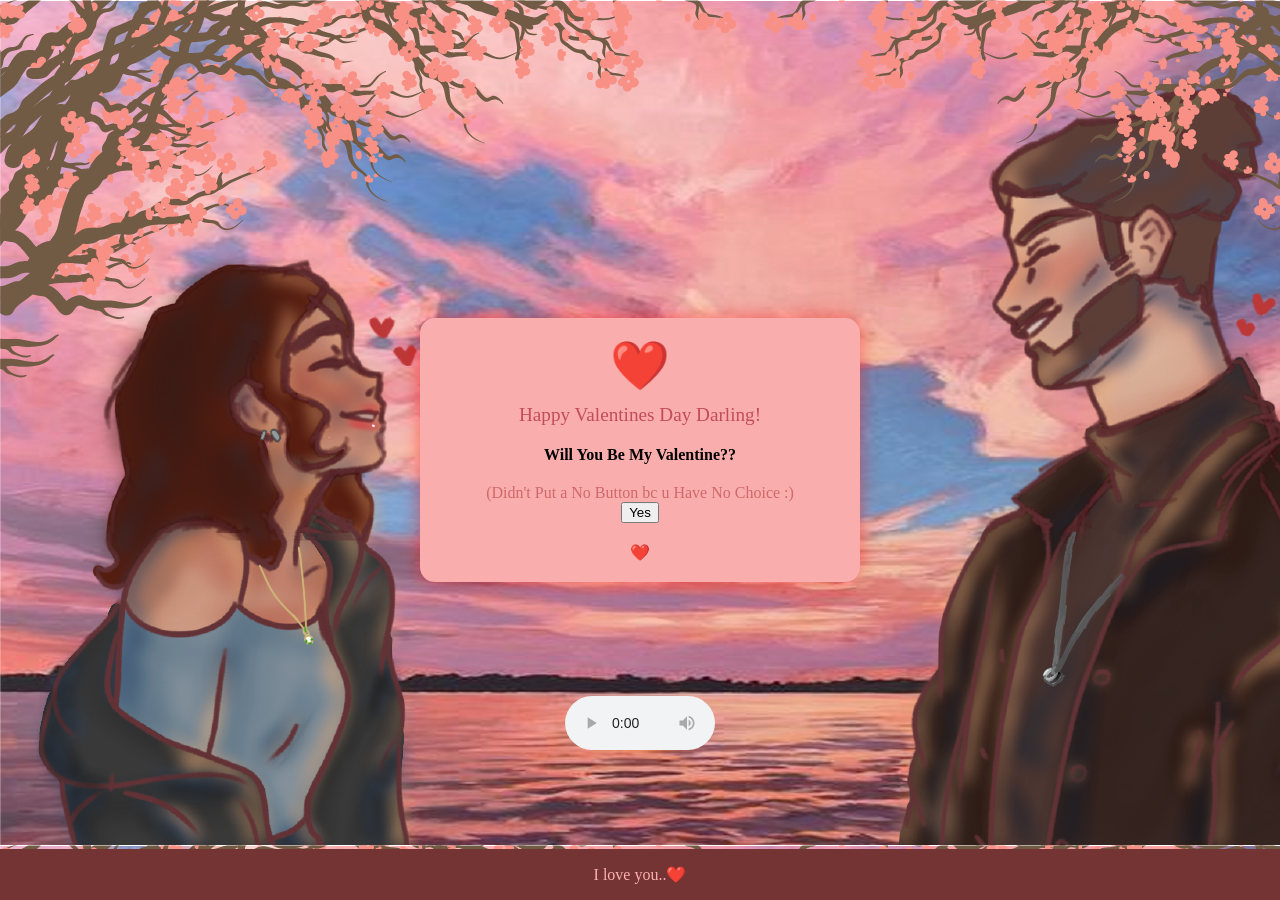
==== valentines.html @ 6b75ca7f "Add files via upload" ====
<!DOCTYPE html>
<html lang="en">
<head>
    <meta charset="UTF-8">
    <meta name="viewport" content="width=device-width, initial-scale=1.0">
    <link rel="stylesheet" href="stylesheet.css">
    <title>Valentine's Day Card</title>
    <style>
        
        body {
            font-family: 'Tangerine', serif;
            background-image:url(valentine.png);
            display: flex;
            align-items: center;
            justify-content: center;
            height: 100vh;
            margin: 0;
           
           
        }

        
       
        #hiddenHeader1,
       #hiddenHeader2 {
      display: none;
      background-color: #f2f2f2;
      padding: 10px;
      border: 1px solid #ccc;
      margin-top: 10px;
    }

      
    #popup {
            display: none;
            position: fixed;
            top: 50%;
            left: 50%;
            transform: translate(-50%, -50%);
            padding: 20px;
            background-color: #fff;
            border: 1px solid #ccc;
            box-shadow: 0 0 10px rgba(0, 0, 0, 0.2);
            z-index: 1000;
        }


        .leaf {
            
            position: absolute;
            width: 10px;
            height: 10px;
            
            clip-path: polygon(50% 0%, 0% 100%, 100% 100%);
            animation: fallAnimation 2s linear infinite, spinAnimation 2s linear infinite;
        }
        

        .card {
            background-color: #f9adad;
            border-radius: 15px;
            box-shadow: 0 0 20px rgba(255, 0, 0, 0.5);
            box-shadow:  1 20px rgb(255, 255, 255);
            padding: 20px;
            text-align: center;
            max-width: 400px;
            width: 100%;
            position: absolute;
            top: 50%;
            left: 50%;
            transform: translate(-50%, -50%);
            animation: floatAnimation 5s ease-in-out infinite;
            
        }
        @keyframes floatAnimation {
            0%, 100% {
                transform: translate(-50%, -50%) translateY(0);
            }
            50% {
                transform: translate(-50%, -50%) translateY(-20px);
            }
        }
        @keyframes floatAnimation {
            50%, 100% {
                transform: translate(-50%, -50%) translateY(0);
            }
            50% {
                transform: translate(-50%, -50%) translateY(-25px);
            }
        }
        #heart {
            color: red;
            font-size: 3em;
            margin-bottom: 10px;
        }

        #heart {
            color: rgb(255, 132, 132);
            font-size: 3em;
            margin-bottom: 10px;
        }

        #message {
            color: rgb(195, 76, 90);
            font-size: 1.2em;
            margin-bottom: 20px;
            
        }

        #sender {
            font-weight: bold;
        }

        #signature {
            margin-top: 20px;
            font-style: normal;
            color: #d06969;
        }
        #cardButton{
            background-color: #a35b5b;
            color: aliceblue;
            border: none;
            padding: 10px 20px;
            font-size: 1em;
            border-radius: 5px;
            cursor: pointer;
        }
        #hiddenHeader1,
    #hiddenHeader2 {
      display: none;
      background-color: #f2f2f2;
      padding: 10px;
      border: 1px solid #ccc;
      margin-top: 10px;
    }

    .button-container {
      display: flex;
    }

    button {
      margin-right: fixed   
      
    }

    audio {
    position: fixed;
    bottom: 150px;
    right: fixed;
    width: 150px;
   
}

    </style>
</head>
<body>
    <audio controls autoplay loop>
        <source src="ily.m4a" type="audio/mp3">
    
    </audio>

<div class="card">
    <div id="heart">❤️</div>
    <div id="message">Happy Valentines Day Darling!</div>
    <div id="sender">Will You Be My Valentine??</div>
    <div id="signature">(Didn't Put a No Button bc u Have No Choice :) </div>
    <button onclick="showPopup()">Yes</button>
    
    <div id="popup">
        <p>🌸🌸Yayyyy!!🌸🌸</p>
        <button onclick="closePopup()">okayy</button>
    </div>
   <section>
    <h1 class="heading-1"❤️></h1>
        ❤️
    </heading-1></h1>
   </section> 
   
    
    </div>
</div>




<script> 

     function showPopup() {
        document.getElementById('popup').style.display = 'block';
    }
    function closePopup() {
        document.getElementById('popup').style.display = 'none';
    }

   
</script>
<footer>
    <p> I love you..❤️</p>
   </footer>

</body>
</html>
---- stylesheet.css ----
body 
 




footer {
    background-color: #743434;
    color: rgb(255, 176, 176);
    text-align: center;
    padding: 0,0005px;
    position: fixed;
    bottom: 0;
    width: 100%;
}
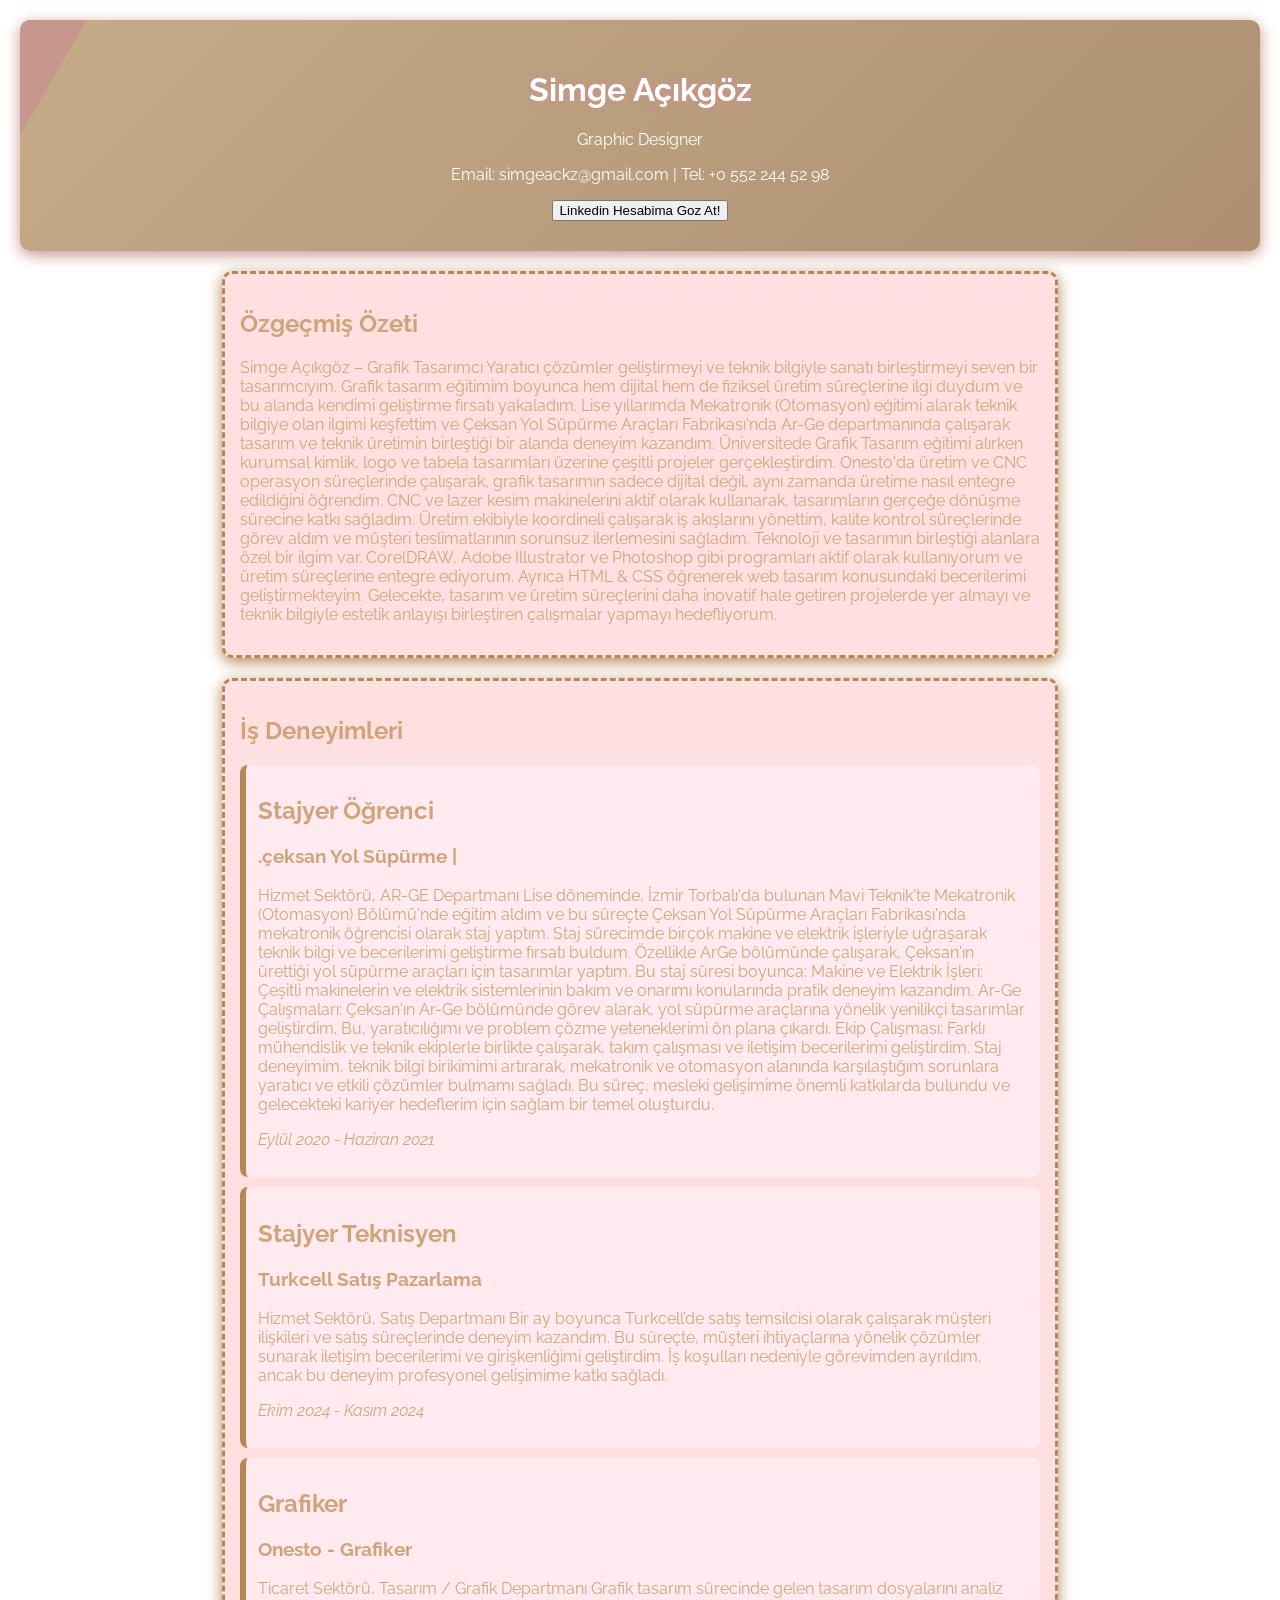
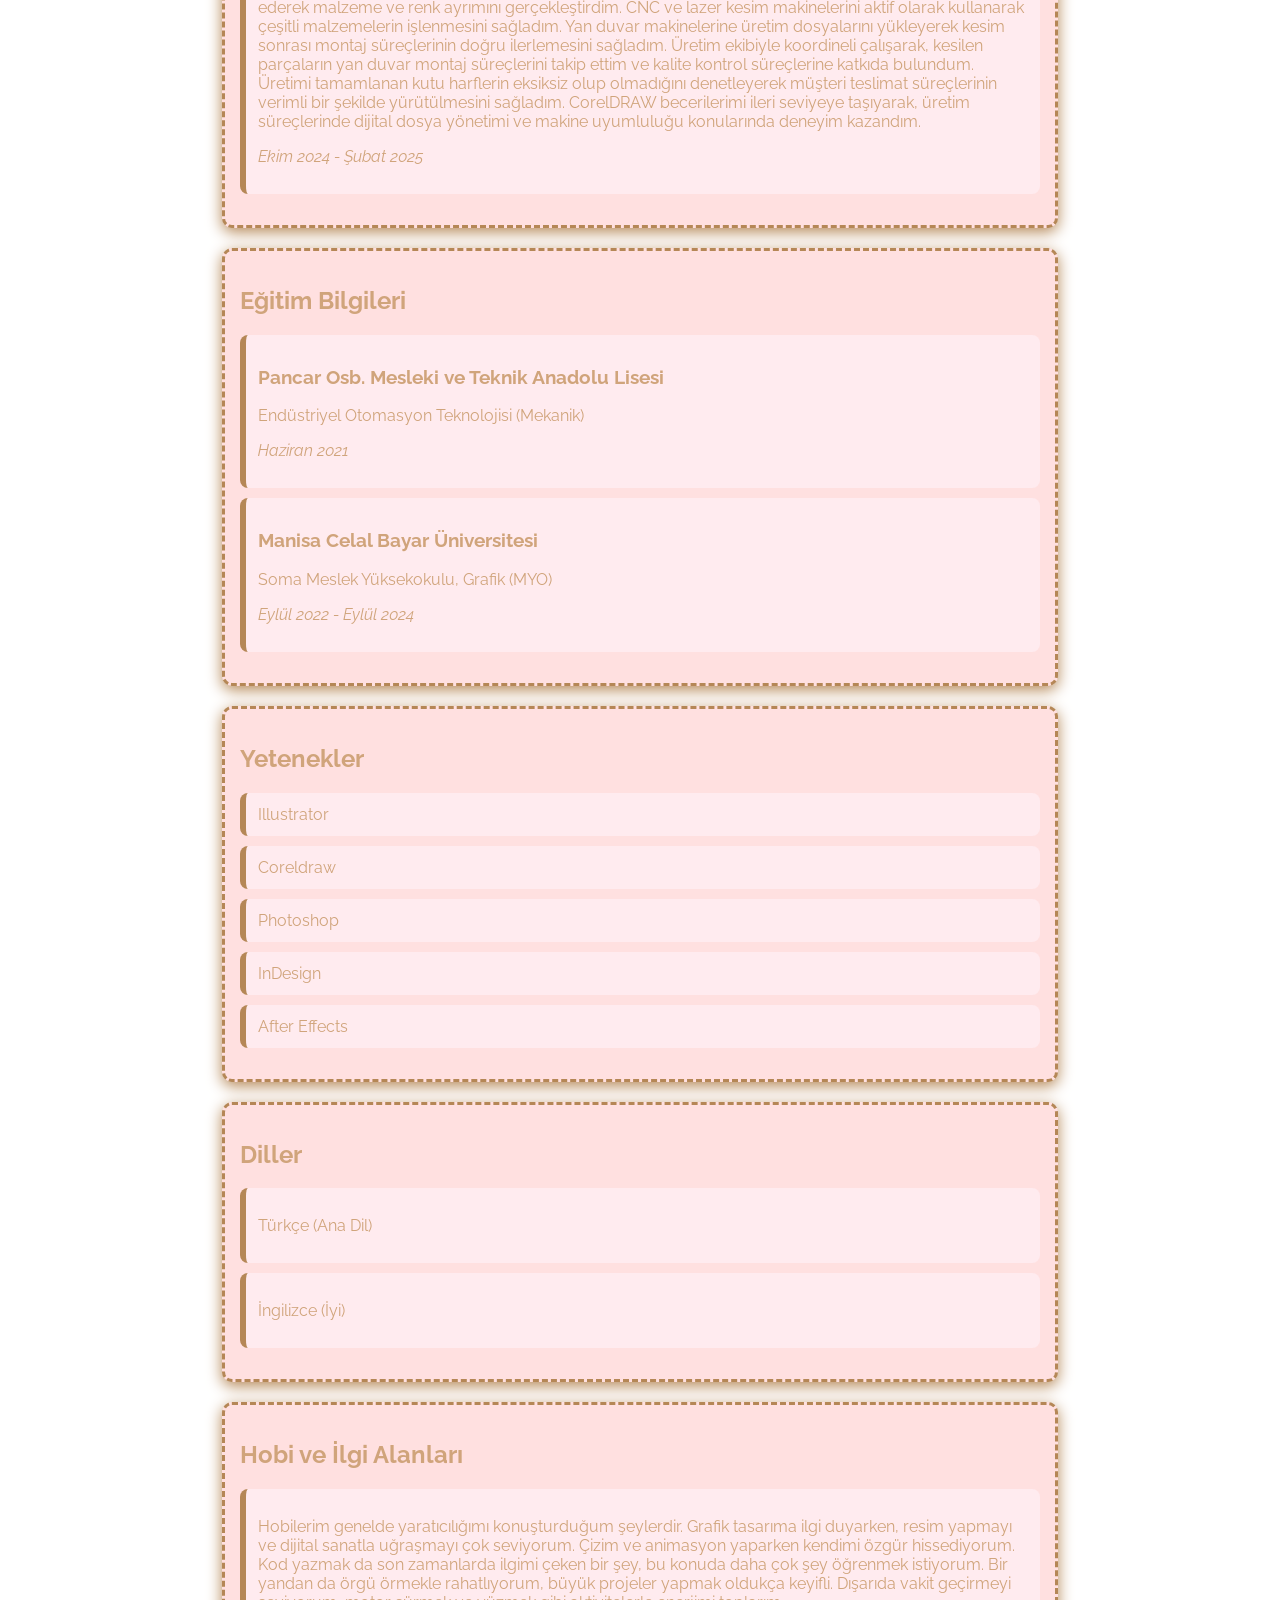
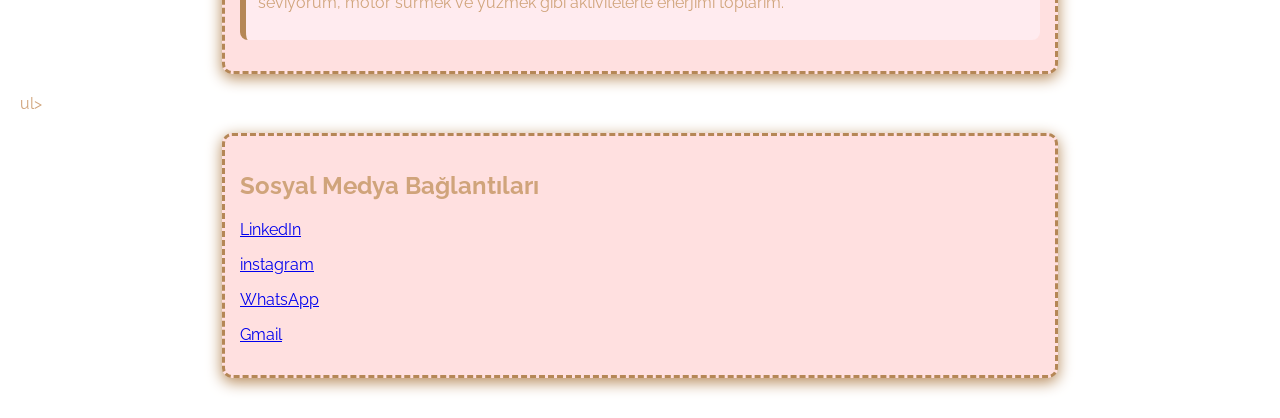
==== commit 455b7f91: "Update valentines.html" ====
--- a/valentines.html
+++ b/valentines.html
@@ -1,203 +1,295 @@
-
 <!DOCTYPE html>
 <html lang="en">
 <head>
-    <meta charset="UTF-8">
-    <meta name="viewport" content="width=device-width, initial-scale=1.0">
-    <link rel="stylesheet" href="stylesheet.css">
-    <title>Valentine's Day Card</title>
-    <style>
-        
-        body {
-            font-family: 'Tangerine', serif;
-            background-image:url(valentine.png);
-            display: flex;
-            align-items: center;
-            justify-content: center;
-            height: 100vh;
-            margin: 0;
-           
-           
-        }
-
-        
-       
-        #hiddenHeader1,
-       #hiddenHeader2 {
-      display: none;
-      background-color: #f2f2f2;
-      padding: 10px;
-      border: 1px solid #ccc;
-      margin-top: 10px;
-    }
-
+  <meta charset="UTF-8">
+  <meta name="viewport" content="width=device-width, initial-scale=1.0">
+  <title>Professional Resume</title>
+  <link rel="stylesheet" href="css.css">
+  <style>
+   @import url('https://fonts.googleapis.com/css2?family=Raleway:wght@300;700&display=swap');
+   
+    
+    body {
+      font-family: 'Raleway', sans-serif;
+      color: #ae8f72;
+      background: url('https://i.gifer.com/2r5w.gif') repeat center;
       
-    #popup {
-            display: none;
-            position: fixed;
-            top: 50%;
-            left: 50%;
-            transform: translate(-50%, -50%);
-            padding: 20px;
-            background-color: #fff;
-            border: 1px solid #ccc;
-            box-shadow: 0 0 10px rgba(0, 0, 0, 0.2);
-            z-index: 1000;
-        }
-
-
-        .leaf {
-            
-            position: absolute;
-            width: 10px;
-            height: 10px;
-            
-            clip-path: polygon(50% 0%, 0% 100%, 100% 100%);
-            animation: fallAnimation 2s linear infinite, spinAnimation 2s linear infinite;
-        }
-        
-
-        .card {
-            background-color: #f9adad;
-            border-radius: 15px;
-            box-shadow: 0 0 20px rgba(255, 0, 0, 0.5);
-            box-shadow:  1 20px rgb(255, 255, 255);
-            padding: 20px;
-            text-align: center;
-            max-width: 400px;
-            width: 100%;
-            position: absolute;
-            top: 50%;
-            left: 50%;
-            transform: translate(-50%, -50%);
-            animation: floatAnimation 5s ease-in-out infinite;
-            
-        }
-        @keyframes floatAnimation {
-            0%, 100% {
-                transform: translate(-50%, -50%) translateY(0);
-            }
-            50% {
-                transform: translate(-50%, -50%) translateY(-20px);
-            }
-        }
-        @keyframes floatAnimation {
-            50%, 100% {
-                transform: translate(-50%, -50%) translateY(0);
-            }
-            50% {
-                transform: translate(-50%, -50%) translateY(-25px);
-            }
-        }
-        #heart {
-            color: red;
-            font-size: 3em;
-            margin-bottom: 10px;
-        }
-
-        #heart {
-            color: rgb(255, 132, 132);
-            font-size: 3em;
-            margin-bottom: 10px;
-        }
-
-        #message {
-            color: rgb(195, 76, 90);
-            font-size: 1.2em;
-            margin-bottom: 20px;
-            
-        }
-
-        #sender {
-            font-weight: bold;
-        }
-
-        #signature {
-            margin-top: 20px;
-            font-style: normal;
-            color: #d06969;
-        }
-        #cardButton{
-            background-color: #a35b5b;
-            color: aliceblue;
-            border: none;
-            padding: 10px 20px;
-            font-size: 1em;
-            border-radius: 5px;
-            cursor: pointer;
-        }
-        #hiddenHeader1,
-    #hiddenHeader2 {
-      display: none;
-      background-color: #f2f2f2;
-      padding: 10px;
-      border: 1px solid #ccc;
-      margin-top: 10px;
-    }
-
-    .button-container {
-      display: flex;
-    }
-
-    button {
-      margin-right: fixed   
-      
-    }
-
-    audio {
-    position: fixed;
-    bottom: 150px;
-    right: fixed;
-    width: 150px;
-   
-}
-
-    </style>
+      background-size: CENTER;
+      color: #d0a47b;
+      margin: 0;
+      padding: 20px;
+      overflow-x: hidden;
+      animation: fadeInPage 1.5s ease-in-out;
+    }
+    
+    @keyframes fadeInPage {
+      from { opacity: 0; }
+      to { opacity: 1; }
+    }
+    
+    header {
+      text-align: center;
+      background: linear-gradient(135deg, #c5ac88,#ae8f72);
+      color: white;
+      padding: 30px 20px;
+      border-radius: 10px;
+      box-shadow: 0 4px 15px #c7968d;
+      position: relative;
+      overflow: hidden;
+    }
+    
+    header::before {
+      content: '';
+      position: absolute;
+      top: 0;
+      left: -100%;
+      width: 100%;
+      height: 100%;
+      background: #c7968d;
+      transform: skewX(-30deg);
+      transition: left 0.5s;
+    }
+    
+    header:hover::before {
+      left: 100%;
+    }
+    
+    section {
+      background: rgb(255, 224, 224);
+      padding: 20px;
+      margin: 20px auto;
+      max-width: 800px;
+      border-radius: 10px;
+      box-shadow: 0 4px 15px #b58756;
+      transition: transform 0.4s ease-in-out, box-shadow 0.4s;
+      position: relative;
+      overflow: hidden;
+    }
+    
+    section:hover {
+      transform: scale(1.05);
+      box-shadow: 0 6px 20px rgba(0, 0, 0, 0.2);
+    }
+    
+    h1, h2 {
+      font-weight: bold;
+    }
+    
+    ul {
+      list-style: none;
+      padding: 0;
+    }
+    
+    ul li {
+      margin-bottom: 10px;
+      padding: 12px;
+      border-left: 6px solid #b58756;
+      background: rgba(255, 240, 245, 0.7);
+      border-radius: 8px;
+      opacity: 0;
+      animation: slideIn 1s ease-in-out forwards;
+      transition: background 0.3s;
+    }
+    
+    ul li:hover {
+      background: rgba(255, 200, 215, 0.8);
+    }
+    
+    @keyframes slideIn {
+      from { opacity: 0; transform: translateX(-20px); }
+      to { opacity: 1; transform: translateX(0); }
+    }
+    
+    .floating {
+      animation: float 2s infinite ease-in-out;
+    }
+    
+    @keyframes float {
+      0% { transform: translateY(0px); }
+      50% { transform: translateY(5px); }
+      100% { transform: translateY(0px); }
+    }
+    
+    .animated-border {
+      border: 3px dashed #b58756;
+      padding: 15px;
+      border-radius: 10px;
+      animation: borderGlow 1.5s infinite alternate;
+    }
+    
+    @keyframes borderGlow {
+      from { border-color: #c7968d; }
+      to { border-color: #c7968d; }
+    }
+    
+    .neon-glow {
+      text-shadow: 0 0 5px #c7968d, 0 0 10px #c7968d;
+    }
+  </style>
 </head>
 <body>
-    <audio controls autoplay loop>
-        <source src="ily.m4a" type="audio/mp3">
-    
-    </audio>
-
-<div class="card">
-    <div id="heart">❤️</div>
-    <div id="message">Happy Valentines Day Darling!</div>
-    <div id="sender">Will You Be My Valentine??</div>
-    <div id="signature">(Didn't Put a No Button bc u Have No Choice :) </div>
-    <button onclick="showPopup()">Yes</button>
-    
-    <div id="popup">
-        <p>🌸🌸Yayyyy!!🌸🌸</p>
-        <button onclick="closePopup()">okayy</button>
-    </div>
-   <section>
-    <h1 class="heading-1"❤️></h1>
-        ❤️
-    </heading-1></h1>
-   </section> 
-   
-    
-    </div>
-</div>
-
-
-
-
-<script> 
-
-     function showPopup() {
-        document.getElementById('popup').style.display = 'block';
-    }
-    function closePopup() {
-        document.getElementById('popup').style.display = 'none';
-    }
-
-   
-</script>
-<footer>
-    <p> I love you..❤️</p>
-   </footer>
+  <header>
+    <h1 class="floating neon-glow">Simge Açıkgöz</h1>
+    <p>Graphic Designer </p>
+    <p>Email: simgeackz@gmail.com | Tel: +0 552 244 52 98</p>
+    
+    <button onclick="window.open('https://www.linkedin.com/in/simge-açikgöz', '_blank')">Linkedin Hesabima Goz At!</button>
+
+
+    
+  </header>
+  
+  <section class="interests animated-border">
+    <h2>Özgeçmiş Özeti</h2>
+    <p>Simge Açıkgöz – Grafik Tasarımcı
+
+      Yaratıcı çözümler geliştirmeyi ve teknik bilgiyle sanatı birleştirmeyi seven bir
+      tasarımcıyım. Grafik tasarım eğitimim boyunca hem dijital hem de fiziksel üretim
+      süreçlerine ilgi duydum ve bu alanda kendimi geliştirme fırsatı yakaladım.
+      Lise yıllarımda Mekatronik (Otomasyon) eğitimi alarak teknik bilgiye olan ilgimi
+      keşfettim ve Çeksan Yol Süpürme Araçları Fabrikası'nda Ar-Ge departmanında
+      çalışarak tasarım ve teknik üretimin birleştiği bir alanda deneyim kazandım.
+      Üniversitede Grafik Tasarım eğitimi alırken kurumsal kimlik, logo ve tabela
+      tasarımları üzerine çeşitli projeler gerçekleştirdim.
+      Onesto'da üretim ve CNC operasyon süreçlerinde çalışarak, grafik tasarımın
+      sadece dijital değil, aynı zamanda üretime nasıl entegre edildiğini öğrendim. CNC
+      ve lazer kesim makinelerini aktif olarak kullanarak, tasarımların gerçeğe dönüşme
+      sürecine katkı sağladım. Üretim ekibiyle koordineli çalışarak iş akışlarını yönettim,
+      kalite kontrol süreçlerinde görev aldım ve müşteri teslimatlarının sorunsuz
+      ilerlemesini sağladım.
+      Teknoloji ve tasarımın birleştiği alanlara özel bir ilgim var. CorelDRAW, Adobe
+      Illustrator ve Photoshop gibi programları aktif olarak kullanıyorum ve üretim
+      süreçlerine entegre ediyorum. Ayrıca HTML & CSS öğrenerek web tasarım
+      konusundaki becerilerimi geliştirmekteyim.
+      Gelecekte, tasarım ve üretim süreçlerini daha inovatif hale getiren projelerde yer
+      almayı ve teknik bilgiyle estetik anlayışı birleştiren çalışmalar yapmayı
+      hedefliyorum.
+      </p>
+  </section>
+  
+  <section class="experience animated-border">
+    <h2>İş Deneyimleri
+</h2>
+    <ul>
+      
+      <li>
+
+        <h2>Stajyer Öğrenci</h2>
+        
+        <h3>.çeksan Yol Süpürme | </h3>
+        <p>Hizmet Sektörü, AR-GE Departmanı
+          Lise döneminde, İzmir Torbalı'da bulunan Mavi Teknik'te Mekatronik (Otomasyon)
+          Bölümü'nde eğitim aldım ve bu süreçte Çeksan Yol Süpürme Araçları Fabrikası'nda
+          mekatronik öğrencisi olarak staj yaptım. Staj sürecimde birçok makine ve elektrik
+          işleriyle uğraşarak teknik bilgi ve becerilerimi geliştirme fırsatı buldum. Özellikle ArGe bölümünde çalışarak, Çeksan'ın ürettiği yol süpürme araçları için tasarımlar
+          yaptım.
+          Bu staj süresi boyunca:
+          Makine ve Elektrik İşleri: Çeşitli makinelerin ve elektrik sistemlerinin bakım ve
+          onarımı konularında pratik deneyim kazandım.
+          Ar-Ge Çalışmaları: Çeksan'ın Ar-Ge bölümünde görev alarak, yol süpürme araçlarına
+          yönelik yenilikçi tasarımlar geliştirdim. Bu, yaratıcılığımı ve problem çözme
+          yeteneklerimi ön plana çıkardı.
+          Ekip Çalışması: Farklı mühendislik ve teknik ekiplerle birlikte çalışarak, takım
+          çalışması ve iletişim becerilerimi geliştirdim.
+          Staj deneyimim, teknik bilgi birikimimi artırarak, mekatronik ve otomasyon alanında
+          karşılaştığım sorunlara yaratıcı ve etkili çözümler bulmamı sağladı. Bu süreç,
+          mesleki gelişimime önemli katkılarda bulundu ve gelecekteki kariyer hedeflerim
+          için sağlam bir temel oluşturdu.
+          </p>
+        <p><em>Eylül 2020 - Haziran 2021</em></p>
+      </li>
+      <ul>
+      <li>
+        <h2>Stajyer Teknisyen</h2>
+        
+      <h3>Turkcell Satış Pazarlama </h3>
+        <p>Hizmet Sektörü, Satış Departmanı
+          Bir ay boyunca Turkcell’de satış temsilcisi olarak çalışarak müşteri ilişkileri ve satış
+          süreçlerinde deneyim kazandım. Bu süreçte, müşteri ihtiyaçlarına yönelik çözümler
+          sunarak iletişim becerilerimi ve girişkenliğimi geliştirdim. İş koşulları nedeniyle
+          görevimden ayrıldım, ancak bu deneyim profesyonel gelişimime katkı sağladı.</p>
+        <p><em> Ekim 2024 - Kasım 2024</em></p>
+      </li>
+    </ul>
+    <li>
+      <h2>Grafiker</h2>
+      
+    <h3>Onesto - Grafiker </h3>
+      <p>Ticaret Sektörü, Tasarım / Grafik Departmanı
+
+         Grafik tasarım sürecinde gelen tasarım dosyalarını analiz ederek malzeme ve renk
+ayrımını gerçekleştirdim.
+ CNC ve lazer kesim makinelerini aktif olarak kullanarak çeşitli malzemelerin
+işlenmesini sağladım.
+Yan duvar makinelerine üretim dosyalarını yükleyerek kesim sonrası montaj
+süreçlerinin doğru ilerlemesini sağladım.
+ Üretim ekibiyle koordineli çalışarak, kesilen parçaların yan duvar montaj
+süreçlerini takip ettim ve kalite kontrol süreçlerine katkıda bulundum.
+ Üretimi tamamlanan kutu harflerin eksiksiz olup olmadığını denetleyerek müşteri
+teslimat süreçlerinin verimli bir şekilde yürütülmesini sağladım.
+ CorelDRAW becerilerimi ileri seviyeye taşıyarak, üretim süreçlerinde dijital dosya
+yönetimi ve makine uyumluluğu konularında deneyim kazandım.
+</p>
+      <p><em>  Ekim 2024 - Şubat 2025</em></p>
+    </li>
+  </ul>
+  </section>
+  <section class="education animated-border">
+    <h2>Eğitim Bilgileri</h2>
+    <ul>
+      <li>
+        <h3>Pancar Osb. Mesleki ve Teknik Anadolu Lisesi</h3>
+        <p>Endüstriyel Otomasyon Teknolojisi (Mekanik)</p>
+        <p><em>Haziran 2021</em></p>
+      </li>
+
+      <li>
+        <h3>Manisa Celal Bayar Üniversitesi</h3>
+        <p>Soma Meslek Yüksekokulu, Grafik (MYO) </p>
+        <p><em>Eylül 2022 - Eylül 2024</em></p>
+      </li>
+
+    </ul>
+  </section>
+
+  <section class="skills animated-border">
+    <h2>Yetenekler</h2>
+    <ul>
+      <li>Illustrator </li>
+      <li>Coreldraw</li>
+      <li>Photoshop</li>
+      <li>InDesign</li>
+      <li>After Effects</li>
+    </ul>
+  </section>
+
+  <section class="interests animated-border">
+    <h2>Diller</h2>
+    <ul> 
+      <li><p>Türkçe (Ana Dil)</p></li>
+      <li> <p>İngilizce (İyi)</p></li>
+  </ul>
+  </section>
+
+  <section class="interests animated-border">
+    <h2>Hobi ve İlgi Alanları</h2>
+    <ul> 
+    <li> <p>Hobilerim genelde yaratıcılığımı konuşturduğum şeylerdir. Grafik tasarıma ilgi
+      duyarken, resim yapmayı ve dijital sanatla uğraşmayı çok seviyorum. Çizim ve
+      animasyon yaparken kendimi özgür hissediyorum. Kod yazmak da son zamanlarda
+      ilgimi çeken bir şey, bu konuda daha çok şey öğrenmek istiyorum. Bir yandan da
+      örgü örmekle rahatlıyorum, büyük projeler yapmak oldukça keyifli. Dışarıda vakit
+      geçirmeyi seviyorum, motor sürmek ve yüzmek gibi aktivitelerle enerjimi toplarım.</p></li></section>ul> 
+  </section>
+  <section class="interests animated-border">
+    <h2>Sosyal Medya Bağlantıları</h2>
+    <p><a href="https://www.linkedin.com/in/your-profile" target="_blank"> LinkedIn</a></p>
+
+  <p><a href="https://www.instagram.com/simge_ackz?igsh=bGdxM2thNTd2aXRj" target="_blank">instagram</a></p>
+  <p><a href="https://wa.me/5522445298" target="_blank">WhatsApp</a></p>
+  <p><a href="mailto:simgeackz@gmail.com" target="_blank">Gmail</a></p>
+  
+  </section>
 
 </body>
 </html>
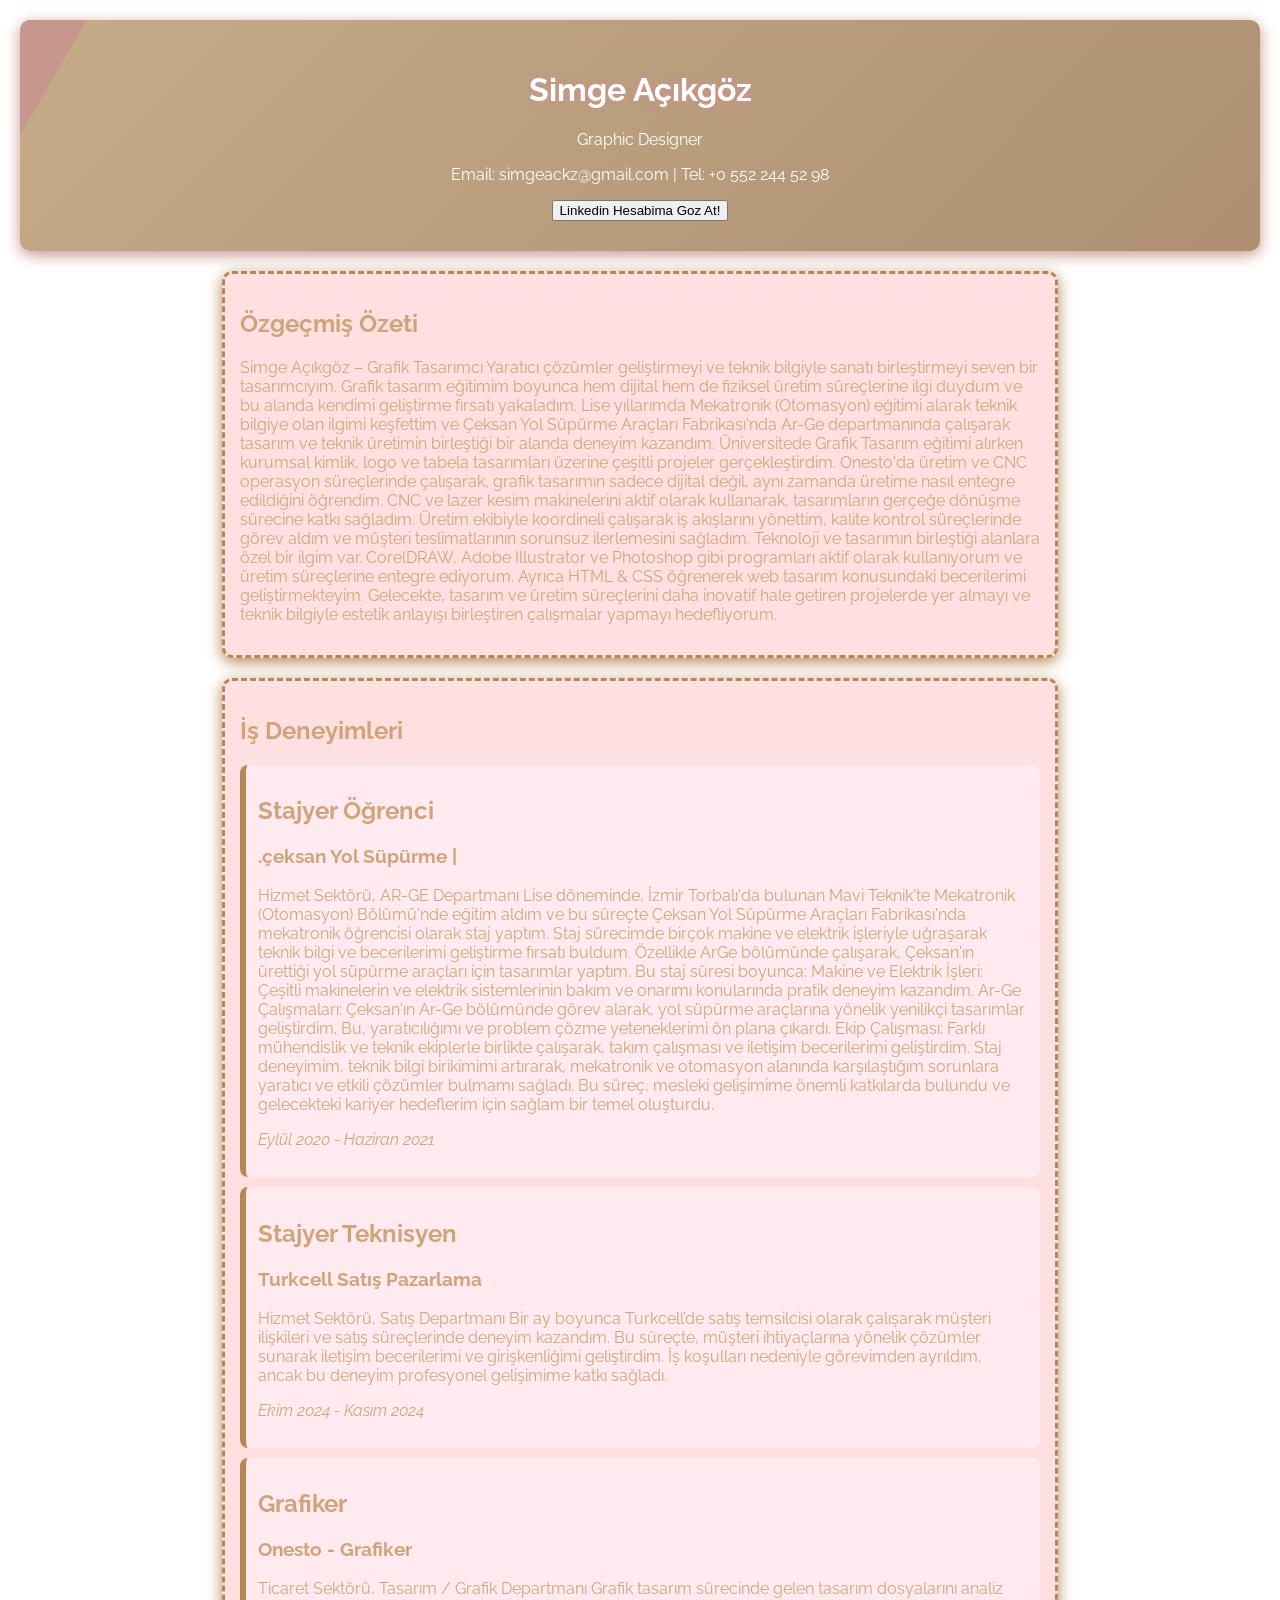
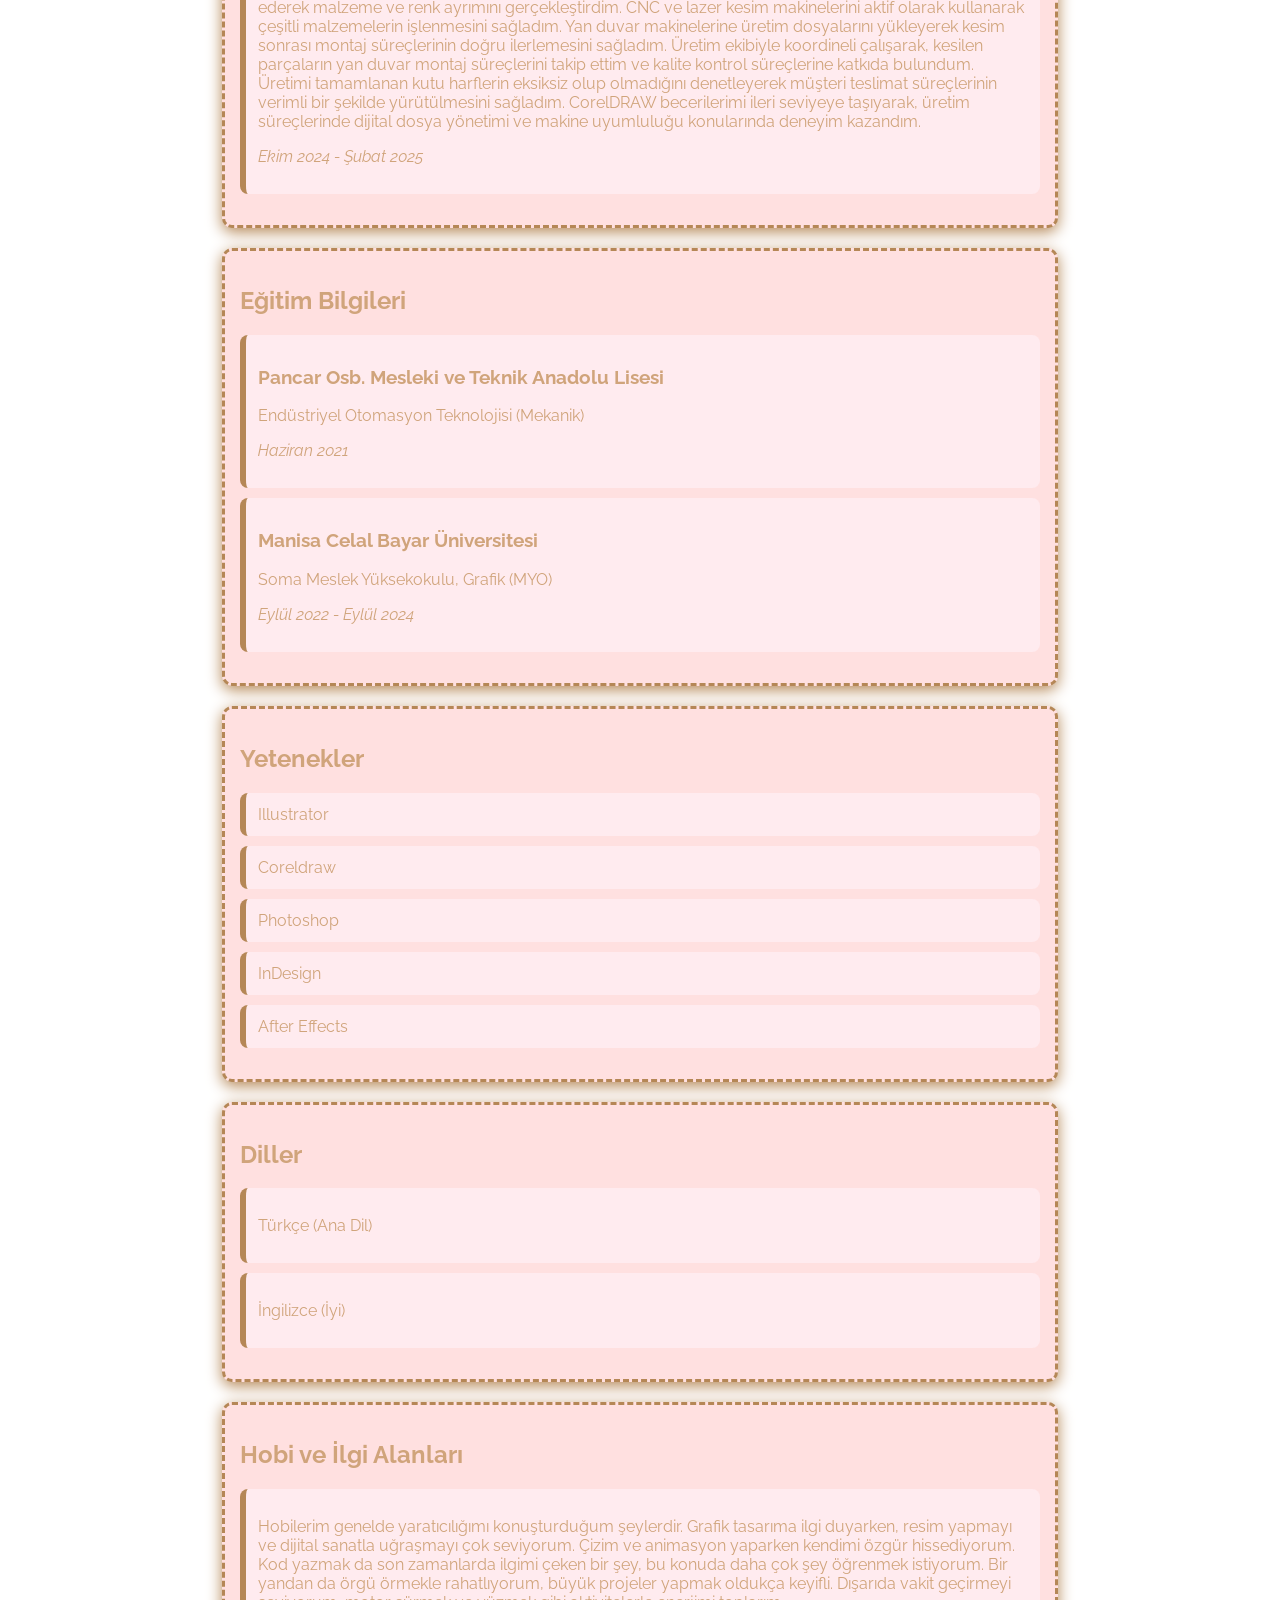
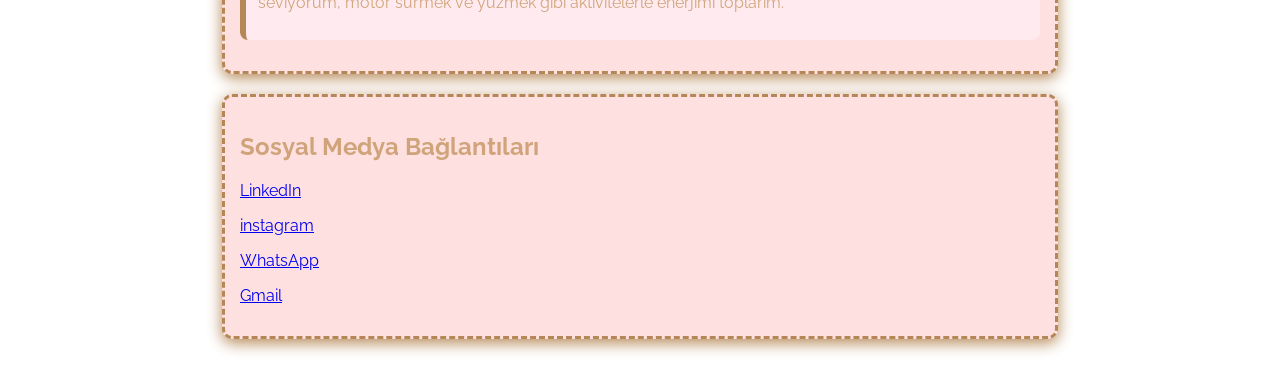
==== commit f2b32344: "Update valentines.html" ====
--- a/valentines.html
+++ b/valentines.html
@@ -279,7 +279,7 @@
       animasyon yaparken kendimi özgür hissediyorum. Kod yazmak da son zamanlarda
       ilgimi çeken bir şey, bu konuda daha çok şey öğrenmek istiyorum. Bir yandan da
       örgü örmekle rahatlıyorum, büyük projeler yapmak oldukça keyifli. Dışarıda vakit
-      geçirmeyi seviyorum, motor sürmek ve yüzmek gibi aktivitelerle enerjimi toplarım.</p></li></section>ul> 
+      geçirmeyi seviyorum, motor sürmek ve yüzmek gibi aktivitelerle enerjimi toplarım.</p></li></section> </ul> 
   </section>
   <section class="interests animated-border">
     <h2>Sosyal Medya Bağlantıları</h2>
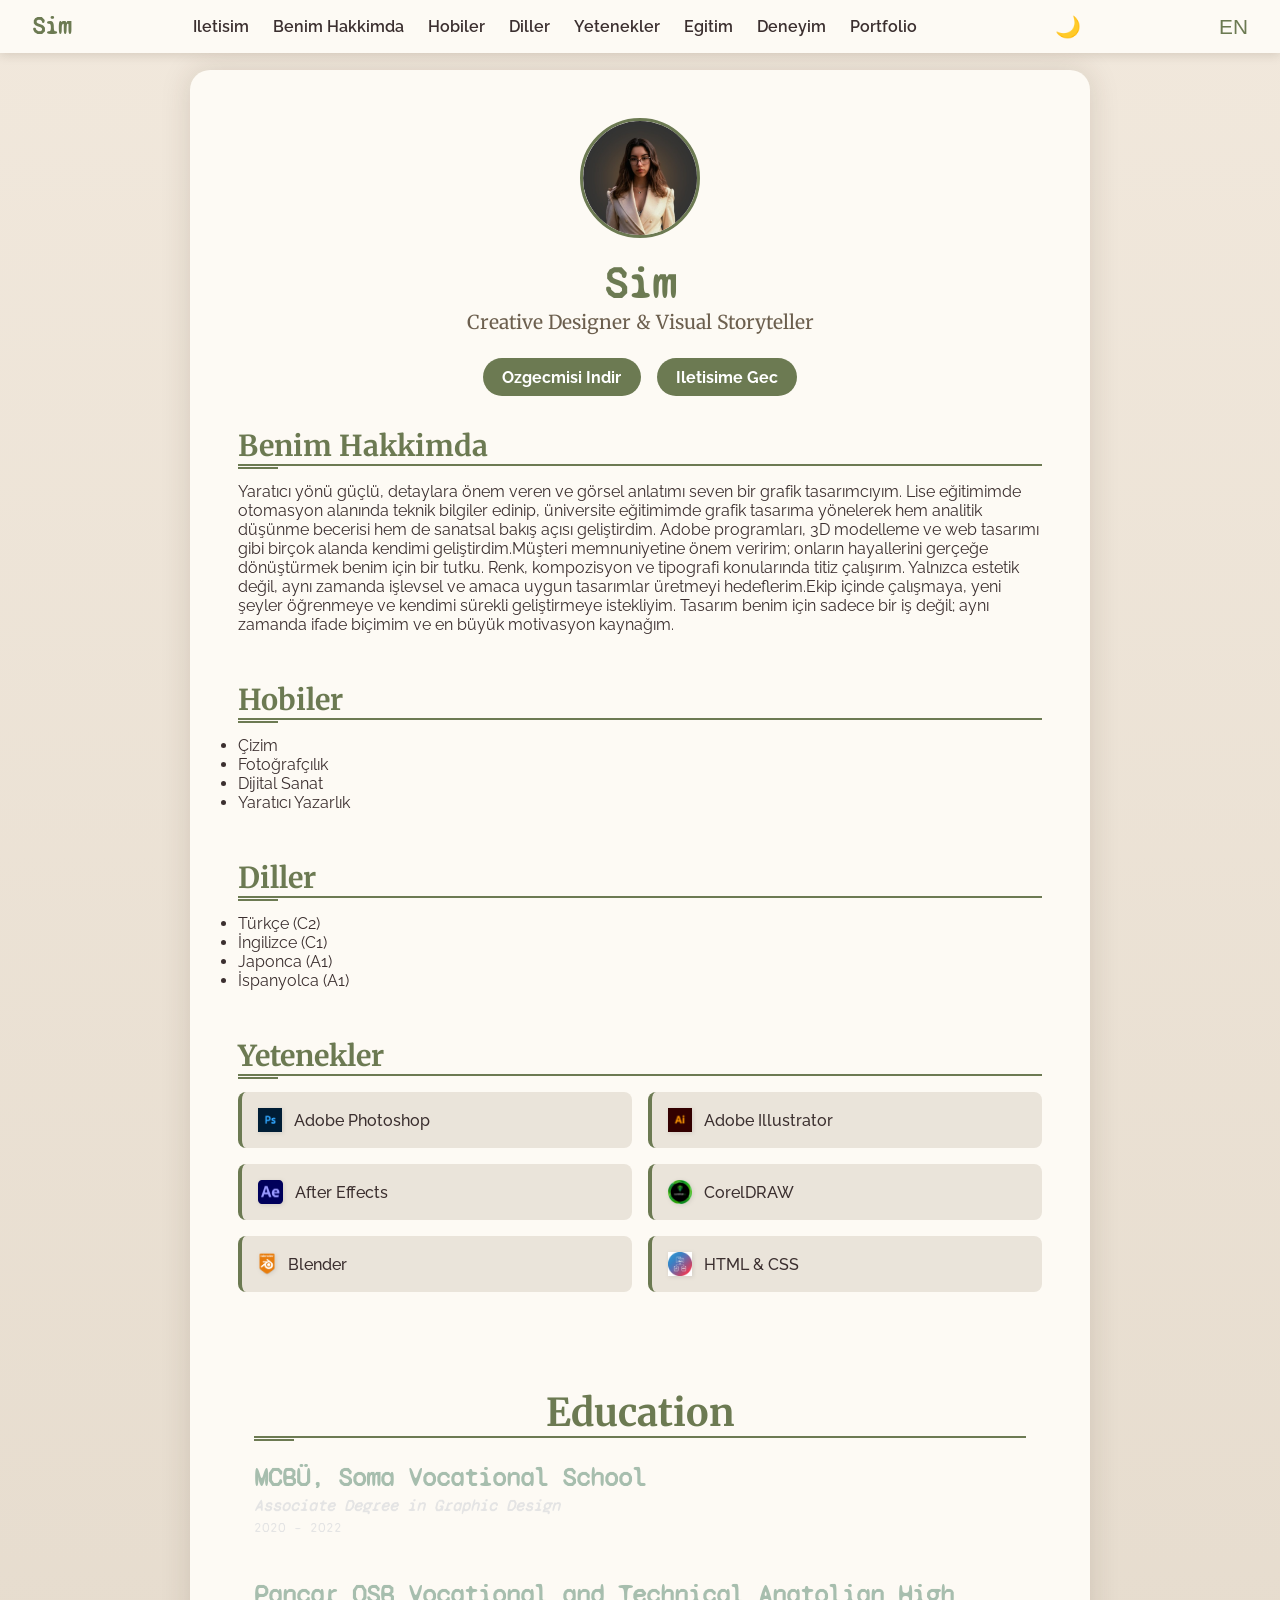
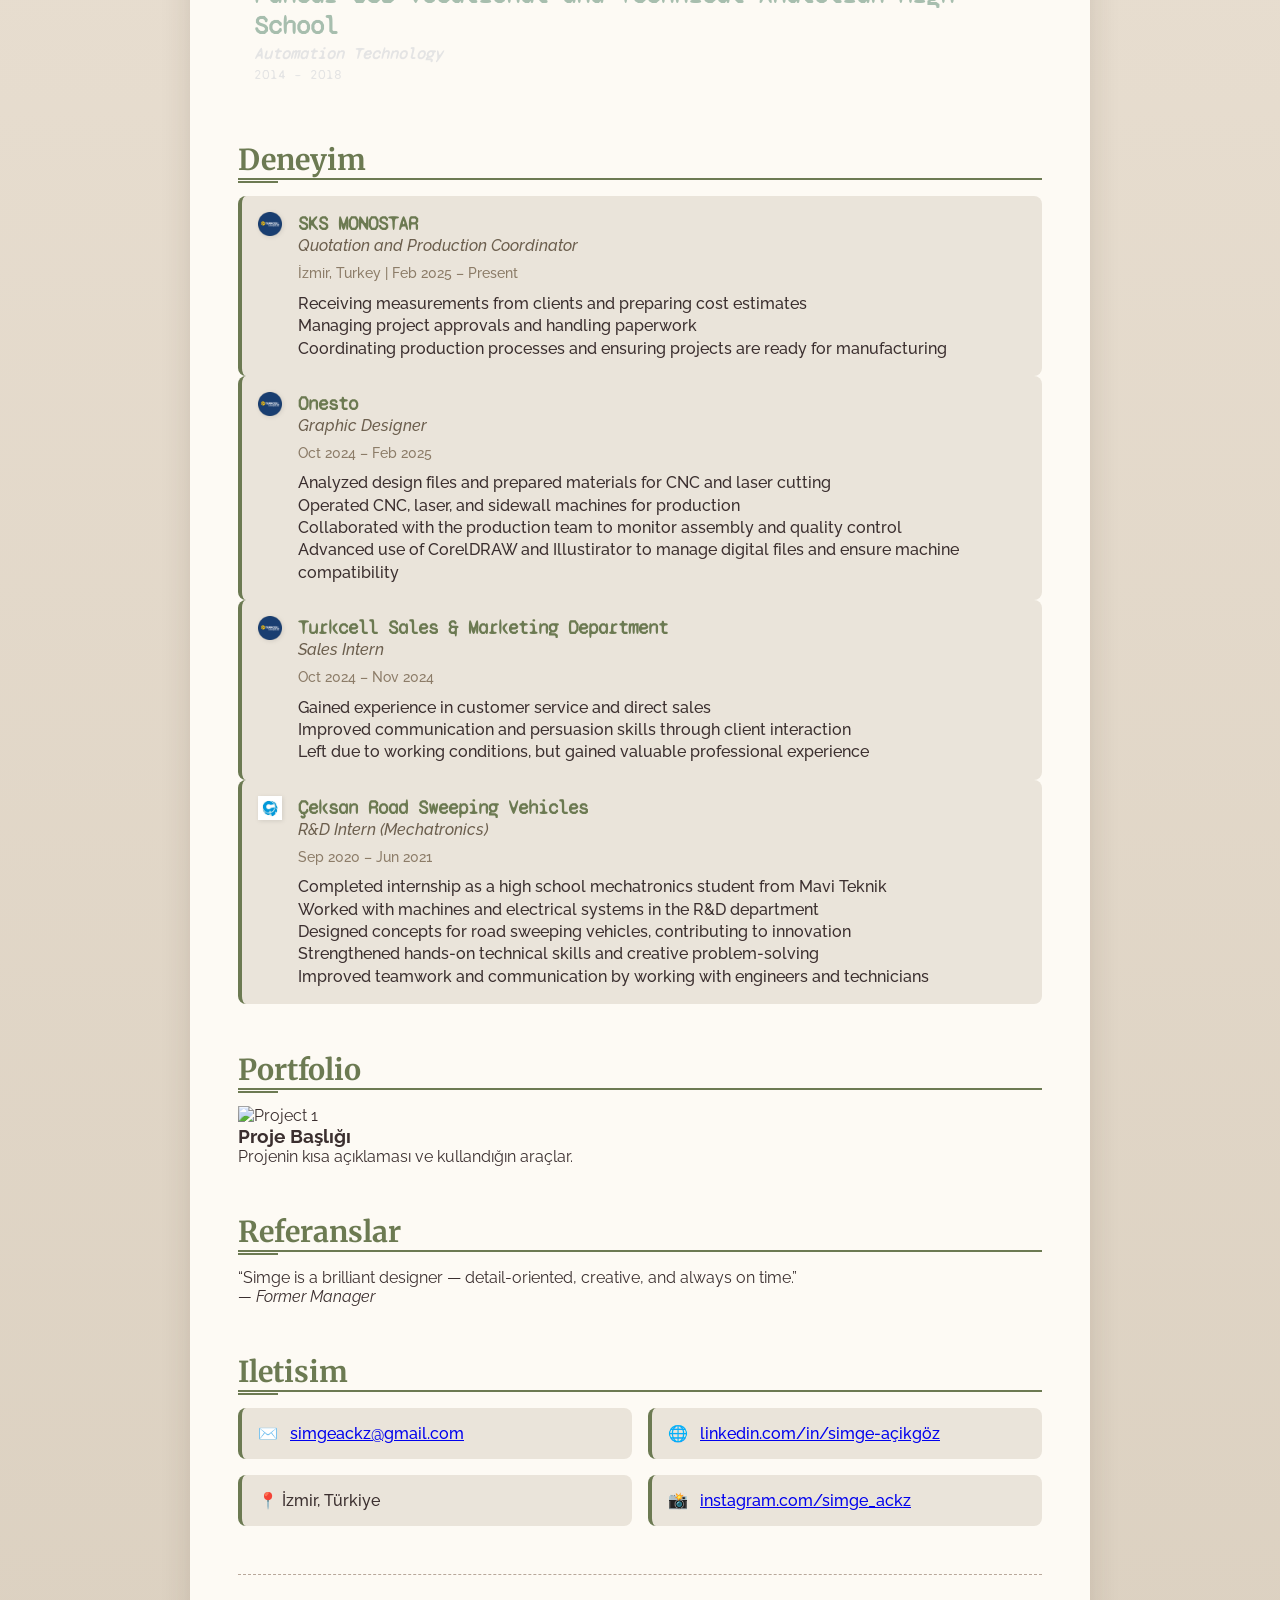
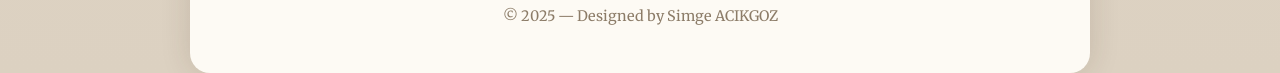
==== commit f684a28a: "Update valentines.html" ====
--- a/valentines.html
+++ b/valentines.html
@@ -1,295 +1,311 @@
 <!DOCTYPE html>
-<html lang="en">
+<html lang="tr">
 <head>
-  <meta charset="UTF-8">
-  <meta name="viewport" content="width=device-width, initial-scale=1.0">
-  <title>Professional Resume</title>
-  <link rel="stylesheet" href="css.css">
-  <style>
-   @import url('https://fonts.googleapis.com/css2?family=Raleway:wght@300;700&display=swap');
-   
-    
-    body {
-      font-family: 'Raleway', sans-serif;
-      color: #ae8f72;
-      background: url('https://i.gifer.com/2r5w.gif') repeat center;
-      
-      background-size: CENTER;
-      color: #d0a47b;
-      margin: 0;
-      padding: 20px;
-      overflow-x: hidden;
-      animation: fadeInPage 1.5s ease-in-out;
-    }
-    
-    @keyframes fadeInPage {
-      from { opacity: 0; }
-      to { opacity: 1; }
-    }
-    
-    header {
-      text-align: center;
-      background: linear-gradient(135deg, #c5ac88,#ae8f72);
-      color: white;
-      padding: 30px 20px;
-      border-radius: 10px;
-      box-shadow: 0 4px 15px #c7968d;
-      position: relative;
-      overflow: hidden;
-    }
-    
-    header::before {
-      content: '';
-      position: absolute;
-      top: 0;
-      left: -100%;
-      width: 100%;
-      height: 100%;
-      background: #c7968d;
-      transform: skewX(-30deg);
-      transition: left 0.5s;
-    }
-    
-    header:hover::before {
-      left: 100%;
-    }
-    
-    section {
-      background: rgb(255, 224, 224);
-      padding: 20px;
-      margin: 20px auto;
-      max-width: 800px;
-      border-radius: 10px;
-      box-shadow: 0 4px 15px #b58756;
-      transition: transform 0.4s ease-in-out, box-shadow 0.4s;
-      position: relative;
-      overflow: hidden;
-    }
-    
-    section:hover {
-      transform: scale(1.05);
-      box-shadow: 0 6px 20px rgba(0, 0, 0, 0.2);
-    }
-    
-    h1, h2 {
-      font-weight: bold;
-    }
-    
-    ul {
-      list-style: none;
-      padding: 0;
-    }
-    
-    ul li {
-      margin-bottom: 10px;
-      padding: 12px;
-      border-left: 6px solid #b58756;
-      background: rgba(255, 240, 245, 0.7);
-      border-radius: 8px;
-      opacity: 0;
-      animation: slideIn 1s ease-in-out forwards;
-      transition: background 0.3s;
-    }
-    
-    ul li:hover {
-      background: rgba(255, 200, 215, 0.8);
-    }
-    
-    @keyframes slideIn {
-      from { opacity: 0; transform: translateX(-20px); }
-      to { opacity: 1; transform: translateX(0); }
-    }
-    
-    .floating {
-      animation: float 2s infinite ease-in-out;
-    }
-    
-    @keyframes float {
-      0% { transform: translateY(0px); }
-      50% { transform: translateY(5px); }
-      100% { transform: translateY(0px); }
-    }
-    
-    .animated-border {
-      border: 3px dashed #b58756;
-      padding: 15px;
-      border-radius: 10px;
-      animation: borderGlow 1.5s infinite alternate;
-    }
-    
-    @keyframes borderGlow {
-      from { border-color: #c7968d; }
-      to { border-color: #c7968d; }
-    }
-    
-    .neon-glow {
-      text-shadow: 0 0 5px #c7968d, 0 0 10px #c7968d;
-    }
-  </style>
+  <meta charset="UTF-8" />
+  <meta name="viewport" content="width=device-width, initial-scale=1" />
+  <meta name="description" content="Simge Açıkgöz - Creative Graphic Designer and Visual Storyteller portfolio and resume." />
+  <title>Sim | Creative Designer</title>
+  <link href="https://fonts.googleapis.com/css2?family=Syne+Mono&family=Merriweather:ital,wght@0,400;0,700;1,400&family=Raleway:wght@400;700&display=swap" rel="stylesheet" />
+  <link rel="stylesheet" href="styles.css" />
 </head>
 <body>
-  <header>
-    <h1 class="floating neon-glow">Simge Açıkgöz</h1>
-    <p>Graphic Designer </p>
-    <p>Email: simgeackz@gmail.com | Tel: +0 552 244 52 98</p>
+  <nav role="navigation" aria-label="Primary navigation">
+    <div class="logo" tabindex="0">Sim</div>
+    <ul>
+      <li><a href="#contact" data-key="nav-contact">Iletisim</a></li>
+      <li><a href="#about" data-key="nav-about">Benim Hakkimda</a></li>
+      <li><a href="#hobbies" data-key="nav-hobbies">Hobiler</a></li>
+      <li><a href="#languages" data-key="nav-languages">Diller</a></li>
+      <li><a href="#skills" data-key="nav-skills">Yetenekler</a></li>
+      <li><a href="#education" data-key="nav-education">Egitim</a></li>
+      <li><a href="#experience" data-key="nav-experience">Deneyim</a></li>
+      <li><a href="#portfolio" data-key="nav-portfolio">Portfolio</a></li>
+    </ul>
+    <button id="theme-toggle" aria-label="Toggle light and dark mode" title="Toggle light/dark mode">🌙</button>
+    <button id="lang-toggle" aria-label="Change language" title="Change language">EN</button>
+  </nav>
+
+  <main class="container">
+    <header>
+      <img src="me.png" alt="Simge Açıkgöz profile picture" class="profile-pic" tabindex="0" />
+      <h1>Sim</h1>
+      <p>Creative Designer & Visual Storyteller</p>
+      <div class="cta-buttons">
+        <a href="Simge_Acikgoz.pdf" class="btn" download data-key="btn-download">Download Resume</a>
+        <a href="mailto:simgeackz@gmail.com" class="btn" data-key="btn-contact">Contact Me</a>
+      </div>
+    </header>
+
+    <!-- About Section -->
+    <section id="about" class="reveal fade-in" tabindex="0">
+      <h2 data-key="about-title">About Me</h2>
+      <p data-key="about-text">Simge Açıkgöz – Grafik Tasarımcı... (your full text here)</p>
+    </section>
+
+    <!-- Hobbies Section -->
+    <section id="hobbies" class="reveal slide-left" tabindex="0">
+      <h2 data-key="nav-hobbies">Hobiler</h2>
+      <ul data-key="hobbies-list">
+        <li>Çizim</li>
+        <li>Fotoğrafçılık</li>
+        <li>Dijital Sanat</li>
+        <li>Yaratıcı Yazarlık</li>
+      </ul>
+    </section>
+
+    <!-- Languages -->
+    <section id="languages" class="reveal slide-right" tabindex="0">
+      <h2 data-key="languages-title">Diller</h2>
+      <ul data-key="languages-list">
+        <li>Türkçe (C2)</li>
+        <li>İngilizce (C1)</li>
+        <li>Japonca (A1)</li>
+       
+      </ul>
+    </section>
+
+  <section id="skills" class="reveal zoom-in" tabindex="0">
+  <h2 data-key="skills-title">Yetenekler</h2>
+  <div class="info-grid">
+    <div class="info-item">
+      <img src="ps.png" alt="Adobe Photoshop" class="skill-icon" />
+      <span>Adobe Photoshop</span>
+    </div>
+    <div class="info-item">
+      <img src="ai.png" alt="Adobe Illustrator" class="skill-icon" />
+      <span>Adobe Illustrator</span>
+    </div>
+    <div class="info-item">
+      <img src="ae.png" alt="Adobe InDesign" class="skill-icon" />
+      <span>After Effects</span>
+    </div>
+    <div class="info-item">
+      <img src="CorelDRAW.png" alt="Figma" class="skill-icon" />
+      <span>CorelDRAW</span>
+    </div>
+    <div class="info-item">
+      <img src="blender.png" alt="After Effects" class="skill-icon" />
+      <span>Blender</span>
+    </div>
+    <div class="info-item">
+      <img src="htmlcss.png" alt="Canva" class="skill-icon" />
+      <span>HTML & CSS </span>
+    </div>
+  </div>
+</section>
+
+
+ <section id="education" class="reveal" tabindex="0">
+  <h2>Education</h2>
+  <div class="education-list">
+    <article class="education-item">
+      <h3>MCBÜ, Soma Vocational School </h3>
+      <p class="school">Associate Degree in Graphic Design</p>
+      <p class="date">2020 – 2022</p>
+      <p class="description">
+
+    </article>
+
+    <article class="education-item">
+      <h3>Pancar OSB Vocational and Technical Anatolian High School </h3>
+      <p class="school">Automation Technology</p>
+      <p class="date">2014 – 2018</p>
     
-    <button onclick="window.open('https://www.linkedin.com/in/simge-açikgöz', '_blank')">Linkedin Hesabima Goz At!</button>
-
-
-    
-  </header>
-  
-  <section class="interests animated-border">
-    <h2>Özgeçmiş Özeti</h2>
-    <p>Simge Açıkgöz – Grafik Tasarımcı
-
-      Yaratıcı çözümler geliştirmeyi ve teknik bilgiyle sanatı birleştirmeyi seven bir
-      tasarımcıyım. Grafik tasarım eğitimim boyunca hem dijital hem de fiziksel üretim
-      süreçlerine ilgi duydum ve bu alanda kendimi geliştirme fırsatı yakaladım.
-      Lise yıllarımda Mekatronik (Otomasyon) eğitimi alarak teknik bilgiye olan ilgimi
-      keşfettim ve Çeksan Yol Süpürme Araçları Fabrikası'nda Ar-Ge departmanında
-      çalışarak tasarım ve teknik üretimin birleştiği bir alanda deneyim kazandım.
-      Üniversitede Grafik Tasarım eğitimi alırken kurumsal kimlik, logo ve tabela
-      tasarımları üzerine çeşitli projeler gerçekleştirdim.
-      Onesto'da üretim ve CNC operasyon süreçlerinde çalışarak, grafik tasarımın
-      sadece dijital değil, aynı zamanda üretime nasıl entegre edildiğini öğrendim. CNC
-      ve lazer kesim makinelerini aktif olarak kullanarak, tasarımların gerçeğe dönüşme
-      sürecine katkı sağladım. Üretim ekibiyle koordineli çalışarak iş akışlarını yönettim,
-      kalite kontrol süreçlerinde görev aldım ve müşteri teslimatlarının sorunsuz
-      ilerlemesini sağladım.
-      Teknoloji ve tasarımın birleştiği alanlara özel bir ilgim var. CorelDRAW, Adobe
-      Illustrator ve Photoshop gibi programları aktif olarak kullanıyorum ve üretim
-      süreçlerine entegre ediyorum. Ayrıca HTML & CSS öğrenerek web tasarım
-      konusundaki becerilerimi geliştirmekteyim.
-      Gelecekte, tasarım ve üretim süreçlerini daha inovatif hale getiren projelerde yer
-      almayı ve teknik bilgiyle estetik anlayışı birleştiren çalışmalar yapmayı
-      hedefliyorum.
-      </p>
-  </section>
-  
-  <section class="experience animated-border">
-    <h2>İş Deneyimleri
-</h2>
-    <ul>
-      
-      <li>
-
-        <h2>Stajyer Öğrenci</h2>
-        
-        <h3>.çeksan Yol Süpürme | </h3>
-        <p>Hizmet Sektörü, AR-GE Departmanı
-          Lise döneminde, İzmir Torbalı'da bulunan Mavi Teknik'te Mekatronik (Otomasyon)
-          Bölümü'nde eğitim aldım ve bu süreçte Çeksan Yol Süpürme Araçları Fabrikası'nda
-          mekatronik öğrencisi olarak staj yaptım. Staj sürecimde birçok makine ve elektrik
-          işleriyle uğraşarak teknik bilgi ve becerilerimi geliştirme fırsatı buldum. Özellikle ArGe bölümünde çalışarak, Çeksan'ın ürettiği yol süpürme araçları için tasarımlar
-          yaptım.
-          Bu staj süresi boyunca:
-          Makine ve Elektrik İşleri: Çeşitli makinelerin ve elektrik sistemlerinin bakım ve
-          onarımı konularında pratik deneyim kazandım.
-          Ar-Ge Çalışmaları: Çeksan'ın Ar-Ge bölümünde görev alarak, yol süpürme araçlarına
-          yönelik yenilikçi tasarımlar geliştirdim. Bu, yaratıcılığımı ve problem çözme
-          yeteneklerimi ön plana çıkardı.
-          Ekip Çalışması: Farklı mühendislik ve teknik ekiplerle birlikte çalışarak, takım
-          çalışması ve iletişim becerilerimi geliştirdim.
-          Staj deneyimim, teknik bilgi birikimimi artırarak, mekatronik ve otomasyon alanında
-          karşılaştığım sorunlara yaratıcı ve etkili çözümler bulmamı sağladı. Bu süreç,
-          mesleki gelişimime önemli katkılarda bulundu ve gelecekteki kariyer hedeflerim
-          için sağlam bir temel oluşturdu.
-          </p>
-        <p><em>Eylül 2020 - Haziran 2021</em></p>
-      </li>
-      <ul>
-      <li>
-        <h2>Stajyer Teknisyen</h2>
-        
-      <h3>Turkcell Satış Pazarlama </h3>
-        <p>Hizmet Sektörü, Satış Departmanı
-          Bir ay boyunca Turkcell’de satış temsilcisi olarak çalışarak müşteri ilişkileri ve satış
-          süreçlerinde deneyim kazandım. Bu süreçte, müşteri ihtiyaçlarına yönelik çözümler
-          sunarak iletişim becerilerimi ve girişkenliğimi geliştirdim. İş koşulları nedeniyle
-          görevimden ayrıldım, ancak bu deneyim profesyonel gelişimime katkı sağladı.</p>
-        <p><em> Ekim 2024 - Kasım 2024</em></p>
-      </li>
-    </ul>
-    <li>
-      <h2>Grafiker</h2>
-      
-    <h3>Onesto - Grafiker </h3>
-      <p>Ticaret Sektörü, Tasarım / Grafik Departmanı
-
-         Grafik tasarım sürecinde gelen tasarım dosyalarını analiz ederek malzeme ve renk
-ayrımını gerçekleştirdim.
- CNC ve lazer kesim makinelerini aktif olarak kullanarak çeşitli malzemelerin
-işlenmesini sağladım.
-Yan duvar makinelerine üretim dosyalarını yükleyerek kesim sonrası montaj
-süreçlerinin doğru ilerlemesini sağladım.
- Üretim ekibiyle koordineli çalışarak, kesilen parçaların yan duvar montaj
-süreçlerini takip ettim ve kalite kontrol süreçlerine katkıda bulundum.
- Üretimi tamamlanan kutu harflerin eksiksiz olup olmadığını denetleyerek müşteri
-teslimat süreçlerinin verimli bir şekilde yürütülmesini sağladım.
- CorelDRAW becerilerimi ileri seviyeye taşıyarak, üretim süreçlerinde dijital dosya
-yönetimi ve makine uyumluluğu konularında deneyim kazandım.
-</p>
-      <p><em>  Ekim 2024 - Şubat 2025</em></p>
-    </li>
-  </ul>
-  </section>
-  <section class="education animated-border">
-    <h2>Eğitim Bilgileri</h2>
-    <ul>
-      <li>
-        <h3>Pancar Osb. Mesleki ve Teknik Anadolu Lisesi</h3>
-        <p>Endüstriyel Otomasyon Teknolojisi (Mekanik)</p>
-        <p><em>Haziran 2021</em></p>
-      </li>
-
-      <li>
-        <h3>Manisa Celal Bayar Üniversitesi</h3>
-        <p>Soma Meslek Yüksekokulu, Grafik (MYO) </p>
-        <p><em>Eylül 2022 - Eylül 2024</em></p>
-      </li>
-
-    </ul>
-  </section>
-
-  <section class="skills animated-border">
-    <h2>Yetenekler</h2>
-    <ul>
-      <li>Illustrator </li>
-      <li>Coreldraw</li>
-      <li>Photoshop</li>
-      <li>InDesign</li>
-      <li>After Effects</li>
-    </ul>
-  </section>
-
-  <section class="interests animated-border">
-    <h2>Diller</h2>
-    <ul> 
-      <li><p>Türkçe (Ana Dil)</p></li>
-      <li> <p>İngilizce (İyi)</p></li>
-  </ul>
-  </section>
-
-  <section class="interests animated-border">
-    <h2>Hobi ve İlgi Alanları</h2>
-    <ul> 
-    <li> <p>Hobilerim genelde yaratıcılığımı konuşturduğum şeylerdir. Grafik tasarıma ilgi
-      duyarken, resim yapmayı ve dijital sanatla uğraşmayı çok seviyorum. Çizim ve
-      animasyon yaparken kendimi özgür hissediyorum. Kod yazmak da son zamanlarda
-      ilgimi çeken bir şey, bu konuda daha çok şey öğrenmek istiyorum. Bir yandan da
-      örgü örmekle rahatlıyorum, büyük projeler yapmak oldukça keyifli. Dışarıda vakit
-      geçirmeyi seviyorum, motor sürmek ve yüzmek gibi aktivitelerle enerjimi toplarım.</p></li></section> </ul> 
-  </section>
-  <section class="interests animated-border">
-    <h2>Sosyal Medya Bağlantıları</h2>
-    <p><a href="https://www.linkedin.com/in/your-profile" target="_blank"> LinkedIn</a></p>
-
-  <p><a href="https://www.instagram.com/simge_ackz?igsh=bGdxM2thNTd2aXRj" target="_blank">instagram</a></p>
-  <p><a href="https://wa.me/5522445298" target="_blank">WhatsApp</a></p>
-  <p><a href="mailto:simgeackz@gmail.com" target="_blank">Gmail</a></p>
-  
-  </section>
-
+    </article>
+  </div>
+</section>
+
+    <!-- Experience -->
+    <section id="experience" class="reveal fade-in" tabindex="0">
+      <h2 data-key="experience-title">Deneyim</h2>
+      <div data-key="experience-list">
+              <article class="experience-item">
+          <img src="turkcell.png" alt="Turkcell Logo" class="company-logo" />
+          <div class="experience-content">
+            <h3>SKS MONOSTAR</h3>
+            <p class="role">Quotation and Production Coordinator</p>
+            <p class="date">İzmir, Turkey | Feb 2025 – Present</p>
+            <p>Receiving measurements from clients and preparing cost estimates</p>
+            <p>Managing project approvals and handling paperwork</p>
+            <p>Coordinating production processes and ensuring projects are ready for manufacturing</p>
+          </div>
+        </article>
+        <article class="experience-item">
+          <img src="turkcell.png" alt="Turkcell Logo" class="company-logo" />
+          <div class="experience-content">
+            <h3>Onesto</h3>
+            <p class="role">Graphic Designer</p>
+            <p class="date">Oct 2024 – Feb 2025</p>
+            <p>Analyzed design files and prepared materials for CNC and laser cutting</p>
+            <p>Operated CNC, laser, and sidewall machines for production</p>
+            <p>Collaborated with the production team to monitor assembly and quality control</p>
+            <p>Advanced use of CorelDRAW and Illustirator to manage digital files and ensure machine compatibility</p>
+          </div>
+        </article>
+        <article class="experience-item">
+          <img src="turkcell.png" alt="Turkcell Logo" class="company-logo" />
+          <div class="experience-content">
+            <h3>Turkcell Sales & Marketing Department </h3>
+            <p class="role">Sales Intern</p>
+            <p class="date">Oct 2024 – Nov 2024</p>
+            <p>Gained experience in customer service and direct sales</p>
+            <p>Improved communication and persuasion skills through client interaction</p>
+            <p>Left due to working conditions, but gained valuable professional experience</p>
+          </div>
+        </article>
+        <article class="experience-item">
+          <img src="ceksan.png" alt="Çeksan Logo" class="company-logo" />
+          <div class="experience-content">
+            <h3>Çeksan Road Sweeping Vehicles</h3>
+            <p class="role">R&D Intern (Mechatronics)</p>
+            <p class="date"> Sep 2020 – Jun 2021</p>
+            <p>Completed internship as a high school mechatronics student from Mavi Teknik</p>
+            <p>Worked with machines and electrical systems in the R&D department</p>
+            <p>Designed concepts for road sweeping vehicles, contributing to innovation</p>
+            <p>Strengthened hands-on technical skills and creative problem-solving</p>
+            <p>Improved teamwork and communication by working with engineers and technicians</p>
+          </div>
+        </article>
+      </div>
+    </section>
+
+    <!-- Portfolio -->
+    <section id="portfolio" class="reveal zoom-in" tabindex="0">
+      <h2 data-key="nav-portfolio">Portfolio</h2>
+      <div class="portfolio-grid">
+        <article class="portfolio-item">
+          <img src="project1.png" alt="Project 1" />
+          <h3>Proje Başlığı</h3>
+          <p>Projenin kısa açıklaması ve kullandığın araçlar.</p>
+        </article>
+      </div>
+    </section>
+
+    <!-- Testimonials -->
+    <section id="testimonials" class="reveal fade-in" tabindex="0">
+      <h2>Referanslar</h2>
+      <blockquote>
+        <p>“Simge is a brilliant designer — detail-oriented, creative, and always on time.”</p>
+        <cite>— Former Manager</cite>
+      </blockquote>
+    </section>
+
+    <!-- Contact -->
+    <section id="contact" class="reveal fade-in">
+      <h2 data-key="contact-title">Contact</h2>
+      <div class="info-grid">
+        <div class="info-item">✉️ <a href="mailto:simgeackz@gmail.com">simgeackz@gmail.com</a></div>
+        <div class="info-item">🌐 <a href="https://www.linkedin.com/in/simge-açikgöz" target="_blank">linkedin.com/in/simge-açikgöz</a></div>
+        <div class="info-item">📍 İzmir, Türkiye</div>
+        <div class="info-item">📸 <a href="https://www.instagram.com/simge_ackz?igsh=bGdxM2thNTd2aXRj" target="_blank" rel="noopener noreferrer">instagram.com/simge_ackz</a></div>
+      </div>
+    </section>
+
+    <footer class="footer">© 2025 — Designed by Simge ACIKGOZ</footer>
+  </main>
+
+  <!-- Scripts -->
+  <script>
+    const sections = document.querySelectorAll(".reveal");
+    const observer = new IntersectionObserver((entries) => {
+      entries.forEach(entry => {
+        if (entry.isIntersecting) {
+          entry.target.classList.add('visible');
+        }
+      });
+    }, { threshold: 0.2 });
+
+    sections.forEach(section => observer.observe(section));
+
+    const toggleButton = document.getElementById("theme-toggle");
+    const body = document.body;
+
+    if (localStorage.getItem("theme") === "dark") {
+      body.setAttribute("data-theme", "dark");
+      toggleButton.textContent = "☀️";
+    }
+
+    toggleButton.addEventListener("click", () => {
+      if (body.getAttribute("data-theme") === "dark") {
+        body.removeAttribute("data-theme");
+        toggleButton.textContent = "🌙";
+        localStorage.setItem("theme", "light");
+      } else {
+        body.setAttribute("data-theme", "dark");
+        toggleButton.textContent = "☀️";
+        localStorage.setItem("theme", "dark");
+      }
+    });
+
+    // Language Toggle
+    const translations = {
+      en: {
+        "nav-contact": "Contact",
+        "nav-about": "About Me",
+        "about-text": "I’m a creative, detail-oriented graphic designer who loves visual storytelling. With a technical background in automation from high school and a two-year college degree in graphic design, I bring both an analytical mindset and an artistic perspective to my work. I’ve developed strong skills in Adobe software, 3D modeling, and web design.I care deeply about client satisfaction—bringing their ideas to life is truly a passion for me. I work carefully with color, composition, and typography to create designs that are not only visually appealing but also functional and purpose-driven.I enjoy working in a team, learning new things, and constantly growing as a designer. For me, design isn’t just a job—it’s a form of expression and my biggest source of motivation.",
+        "nav-hobbies": "Hobbies",
+        "hobbies-list": `<li>Drawing</li><li>Photography</li><li>Digital Art</li><li>Creative Writing</li>`,
+        "nav-languages": "Languages",
+        "nav-skills": "Skills",
+        "nav-education": "Education",
+        "nav-experience": "Experience",
+        "nav-portfolio": "Portfolio",
+        "btn-download": "Download Resume",
+        "btn-contact": "Contact Me",
+        "about-title": "About Me",
+        "languages-title": "Languages",
+        "languages-list": `<li>Turkish (C2)</li><li>English (C1)</li><li>Japanese (A1)</li><li>Spanish (A1)</li>`,
+        "skills-title": "Skills",
+        "education-title": "Education",
+        "experience-title": "Experience",
+        "contact-title": "Contact"
+      },
+      tr: {
+        "nav-contact": "Iletisim",
+        "nav-about": "Benim Hakkimda",
+        "about-text": "Yaratıcı yönü güçlü, detaylara önem veren ve görsel anlatımı seven bir grafik tasarımcıyım. Lise eğitimimde otomasyon alanında teknik bilgiler edinip, üniversite eğitimimde grafik tasarıma yönelerek hem analitik düşünme becerisi hem de sanatsal bakış açısı geliştirdim. Adobe programları, 3D modelleme ve web tasarımı gibi birçok alanda kendimi geliştirdim.Müşteri memnuniyetine önem veririm; onların hayallerini gerçeğe dönüştürmek benim için bir tutku. Renk, kompozisyon ve tipografi konularında titiz çalışırım. Yalnızca estetik değil, aynı zamanda işlevsel ve amaca uygun tasarımlar üretmeyi hedeflerim.Ekip içinde çalışmaya, yeni şeyler öğrenmeye ve kendimi sürekli geliştirmeye istekliyim. Tasarım benim için sadece bir iş değil; aynı zamanda ifade biçimim ve en büyük motivasyon kaynağım.",
+        "nav-hobbies": "Hobiler",
+        "hobbies-list": `<li>Çizim</li><li>Fotoğrafçılık</li><li>Dijital Sanat</li><li>Yaratıcı Yazarlık</li>`,
+        "nav-languages": "Diller",
+        "nav-skills": "Yetenekler",
+        "nav-education": "Egitim",
+        "nav-experience": "Deneyim",
+        "nav-portfolio": "Portfolio",
+        "btn-download": "Ozgecmisi Indir",
+        "btn-contact": "Iletisime Gec",
+        "about-title": "Benim Hakkimda",
+        "languages-title": "Diller",
+        "languages-list": `<li>Türkçe (C2)</li><li>İngilizce (C1)</li><li>Japonca (A1)</li><li>İspanyolca (A1)</li>`,
+        "skills-title": "Yetenekler",
+        "education-title": "Egitim",
+        "experience-title": "Deneyim",
+        "contact-title": "Iletisim"
+      }
+    };
+
+    const langToggle = document.getElementById("lang-toggle");
+    let currentLang = localStorage.getItem("lang") || "tr";
+
+    function setLanguage(lang) {
+      document.querySelectorAll("[data-key]").forEach(el => {
+        const key = el.getAttribute("data-key");
+        if (translations[lang] && translations[lang][key]) {
+          el.innerHTML = translations[lang][key];
+        }
+      });
+      langToggle.textContent = lang === "tr" ? "EN" : "TR";
+      localStorage.setItem("lang", lang);
+    }
+
+    langToggle.addEventListener("click", () => {
+      currentLang = currentLang === "tr" ? "en" : "tr";
+      setLanguage(currentLang);
+    });
+
+    window.addEventListener("DOMContentLoaded", () => {
+      setLanguage(currentLang);
+    });
+  </script>
+  <script src="js.js"></script>
 </body>
 </html>
--- a/styles.css
+++ b/styles.css
@@ -0,0 +1,454 @@
+:root {
+  --bg-light: #f1e8dc;
+  --bg-dark: #2b2a28;
+  --color-light: #3b2f2f;
+  --color-dark: #e4e4e4;
+  --accent-light: #6c7a52;
+  --accent-dark: #a7beae;
+  --container-bg-light: #fdfaf4;
+  --container-bg-dark: #3a3a36;
+  --info-bg-light: #eae4da;
+  --info-bg-dark: #50504d;
+  --shadow-light: rgba(60, 40, 20, 0.15);
+  --shadow-dark: rgba(0, 0, 0, 0.6);
+}
+
+[data-theme="dark"] {
+  --bg-light: var(--bg-dark);
+  --color-light: var(--color-dark);
+  --accent-light: var(--accent-dark);
+  --container-bg-light: var(--container-bg-dark);
+  --info-bg-light: var(--info-bg-dark);
+  --shadow-light: var(--shadow-dark);
+}
+
+* {
+  box-sizing: border-box;
+  margin: 0;
+  padding: 0;
+}
+
+html {
+  scroll-behavior: smooth;
+  font-size: 16px;
+}
+
+body {
+  font-family: 'Raleway', sans-serif;
+  background: linear-gradient(to bottom, var(--bg-light), #dcd1c1);
+  color: var(--color-light);
+  padding-top: 70px;
+  transition: background-color 0.4s ease, color 0.4s ease;
+}
+
+body[data-theme="dark"] {
+  background: linear-gradient(to bottom, var(--bg-light), #1e1e1c);
+  color: #dddddd;
+}
+
+/* Navigation */
+nav {
+  position: fixed;
+  top: 0;
+  width: 100%;
+  background: var(--container-bg-light);
+  box-shadow: 0 2px 10px var(--shadow-light);
+  display: flex;
+  justify-content: space-between;
+  align-items: center;
+  padding: 0.75rem 2rem;
+  z-index: 999;
+}
+
+nav .logo {
+  font-family: 'Syne Mono', monospace;
+  font-size: 1.5rem;
+  font-weight: 700;
+  color: var(--accent-light);
+}
+
+nav ul {
+  list-style: none;
+  display: flex;
+  gap: 1.5rem;
+  flex-wrap: wrap;
+}
+
+nav ul li a {
+  text-decoration: none;
+  font-weight: 600;
+  color: var(--color-light);
+  transition: color 0.3s ease;
+}
+
+nav ul li a:hover {
+  color: var(--accent-light);
+}
+
+#theme-toggle,
+#lang-toggle {
+  font-size: 1.3rem;
+  background: none;
+  border: none;
+  cursor: pointer;
+  color: var(--accent-light);
+  margin-left: 1rem;
+}
+
+#theme-toggle:hover,
+#lang-toggle:hover {
+  color: #546635;
+}
+
+/* Focus States */
+a:focus,
+button:focus {
+  outline: 2px dashed var(--accent-light);
+  outline-offset: 4px;
+}
+
+/* Layout */
+.container {
+  max-width: 900px;
+  margin: auto;
+  background: var(--container-bg-light);
+  border-radius: 20px;
+  box-shadow: 0 0 30px var(--shadow-light);
+  padding: 3rem;
+  transition: transform 0.3s ease, box-shadow 0.3s ease;
+}
+
+.container:hover {
+  transform: scale(1.01);
+}
+
+header {
+  text-align: center;
+  margin-bottom: 2rem;
+}
+
+header .profile-pic {
+  width: 120px;
+  height: 120px;
+  border-radius: 50%;
+  object-fit: cover;
+  border: 3px solid var(--accent-light);
+  margin-bottom: 1rem;
+}
+
+header h1 {
+  font-family: 'Syne Mono', monospace;
+  font-size: 2.7rem;
+  color: var(--accent-light);
+}
+
+header p {
+  font-size: 1.2rem;
+  font-family: 'Merriweather', serif;
+  color: #6c5f4e;
+}
+
+.cta-buttons {
+  margin-top: 1.5rem;
+  display: flex;
+  justify-content: center;
+  flex-wrap: wrap;
+  gap: 1rem;
+}
+
+.btn {
+  background-color: var(--accent-light);
+  color: #fff;
+  padding: 0.6rem 1.2rem;
+  border: none;
+  font-weight: 700;
+  border-radius: 25px;
+  cursor: pointer;
+  transition: background-color 0.3s ease;
+  text-decoration: none;
+}
+
+.btn:hover {
+  background-color: #546635;
+}
+
+/* Sections */
+section {
+  margin-bottom: 3rem;
+  opacity: 0;
+  transform: translateY(30px);
+  transition: all 0.6s ease;
+}
+
+section.visible {
+  opacity: 1;
+  transform: translateY(0);
+}
+.skill-icon {
+  height: 24px;
+  width: auto;
+  display: inline-block;
+  vertical-align: middle;
+  filter: drop-shadow(1px 1px 2px rgba(0, 0, 0, 0.1));
+}
+.fade-in {
+  opacity: 0;
+  transform: translateY(20px);
+  transition: opacity 0.8s ease-out, transform 0.8s ease-out;
+}
+
+.fade-in.visible {
+  opacity: 1;
+  transform: translateY(0);
+}
+
+#education {
+  padding: 3rem 1rem;
+  max-width: 900px;
+  margin: 0 auto;
+  color: var(--color-light);
+  font-family: 'Syne Mono', monospace;
+}
+
+#education h2 {
+  font-size: 2.4rem;
+  margin-bottom: 1.5rem;
+  text-align: center;
+  color: var(--accent-light);
+}
+
+.education-list {
+  display: flex;
+  flex-direction: column;
+  gap: 2rem;
+}
+
+.education-item h3 {
+  font-size: 1.6rem;
+  margin-bottom: 0.2rem;
+  color: var(--accent-dark);
+}
+
+.education-item .school {
+  font-weight: 600;
+  font-style: italic;
+  margin-bottom: 0.2rem;
+  color: var(--color-dark);
+}
+
+.education-item .date {
+  font-size: 0.9rem;
+  margin-bottom: 0.7rem;
+  color: var(--color-dark);
+}
+
+.education-item .description {
+  line-height: 1.5;
+  font-size: 1rem;
+  color: var(--color-light);
+}
+
+h2 {
+  font-family: 'Merriweather', serif;
+  font-size: 1.8rem;
+  margin-bottom: 1rem;
+  border-bottom: 2px solid var(--accent-light);
+  color: var(--accent-light);
+  position: relative;
+}
+
+h2::after {
+  content: "";
+  position: absolute;
+  bottom: -5px;
+  left: 0;
+  width: 40px;
+  height: 2px;
+  background-color: var(--accent-light);
+}
+
+.info-grid {
+  display: grid;
+  grid-template-columns: repeat(auto-fit, minmax(280px, 1fr));
+  gap: 1rem;
+}
+
+.info-item {
+  background: var(--info-bg-light);
+  padding: 1rem;
+  border-left: 4px solid var(--accent-light);
+  border-radius: 8px;
+  display: flex;
+  align-items: center;
+  gap: 0.75rem;
+  font-weight: 500;
+  font-size: 1rem;
+  opacity: 0;
+  transform: translateY(20px);
+  transition: opacity 0.7s ease, transform 0.7s ease;
+}
+
+.info-item:hover {
+  transform: translateY(-4px);
+  box-shadow: 0 4px 12px rgba(0, 0, 0, 0.15);
+}
+
+.skill-icon,
+.company-logo {
+  height: 24px;
+  width: auto;
+  display: inline-block;
+  vertical-align: middle;
+  filter: drop-shadow(1px 1px 2px rgba(0, 0, 0, 0.1));
+}
+
+/* Experience + Education */
+.experience-list {
+  display: flex;
+  flex-direction: column;
+  gap: 1.8rem;
+}
+
+.experience-item {
+  display: flex;
+  gap: 1rem;
+  background: var(--info-bg-light);
+  border-left: 4px solid var(--accent-light);
+  padding: 1rem;
+  border-radius: 8px;
+  align-items: flex-start;
+  transition: box-shadow 0.3s ease, transform 0.3s ease;
+}
+
+.experience-item:hover {
+  box-shadow: 0 6px 15px rgba(0,0,0,0.15);
+  transform: translateY(-3px);
+}
+
+.experience-content h3 {
+  font-family: 'Syne Mono', monospace;
+  font-weight: 700;
+  font-size: 1.2rem;
+  color: var(--accent-light);
+}
+
+.experience-content .role {
+  font-style: italic;
+  color: #6c5f4e;
+  margin-bottom: 0.4rem;
+}
+
+.experience-content .date {
+  font-size: 0.85rem;
+  color: #8c7c68;
+  margin-bottom: 0.6rem;
+}
+
+.experience-content p {
+  font-weight: 500;
+  line-height: 1.4;
+}
+
+/* Animations */
+.fade-in {
+  opacity: 0;
+  transform: translateY(20px);
+  transition: all 0.8s ease;
+}
+
+.fade-in.visible {
+  opacity: 1;
+  transform: translateY(0);
+}
+
+.slide-left {
+  opacity: 0;
+  transform: translateX(-40px);
+  transition: all 0.8s ease;
+}
+
+.slide-left.visible {
+  opacity: 1;
+  transform: translateX(0);
+}
+
+.slide-right {
+  opacity: 0;
+  transform: translateX(40px);
+  transition: all 0.8s ease;
+}
+
+.slide-right.visible {
+  opacity: 1;
+  transform: translateX(0);
+}
+
+.zoom-in {
+  opacity: 0;
+  transform: scale(0.95);
+  transition: all 0.8s ease;
+}
+
+.zoom-in.visible {
+  opacity: 1;
+  transform: scale(1);
+}
+
+/* Footer */
+footer.footer {
+  text-align: center;
+  font-size: 0.9rem;
+  color: #8c7c68;
+  margin-top: 2rem;
+  padding-top: 2rem;
+  border-top: 1px dashed #b8a89b;
+  font-family: 'Merriweather', serif;
+}
+
+/* Scrollbar */
+::-webkit-scrollbar {
+  width: 8px;
+}
+::-webkit-scrollbar-track {
+  background: var(--bg-light);
+}
+::-webkit-scrollbar-thumb {
+  background: var(--accent-light);
+  border-radius: 20px;
+}
+body[data-theme="dark"] ::-webkit-scrollbar-track {
+  background: var(--bg-dark);
+}
+body[data-theme="dark"] ::-webkit-scrollbar-thumb {
+  background: var(--accent-dark);
+}
+
+/* Responsive */
+@media (max-width: 768px) {
+  .info-item {
+    flex: 1 1 100%;
+  }
+
+  nav ul {
+    flex-wrap: wrap;
+    gap: 1rem;
+  }
+
+  header h1 {
+    font-size: 2.2rem;
+  }
+
+  h2 {
+    font-size: 1.5rem;
+  }
+
+  .experience-item {
+    flex-direction: column;
+    align-items: center;
+    text-align: center;
+  }
+
+  .experience-content {
+    margin-top: 0.5rem;
+  }
+}
